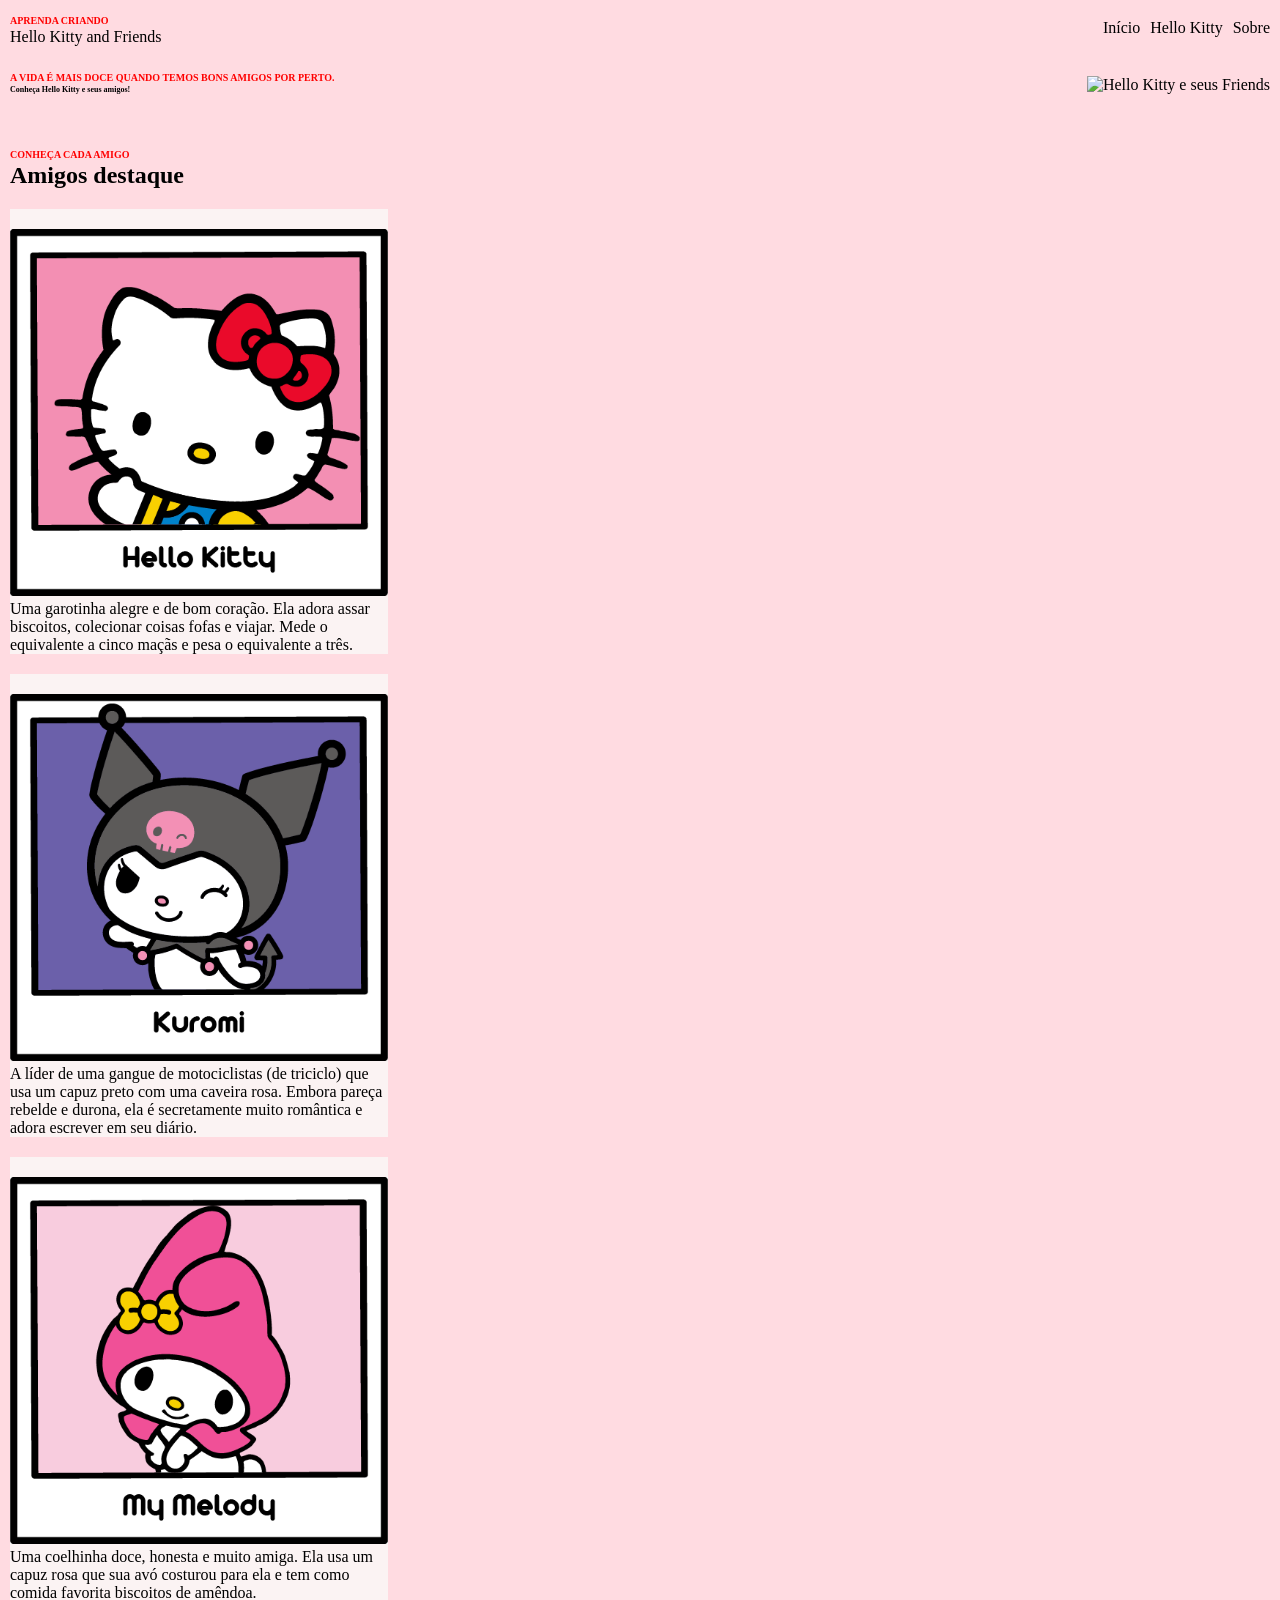
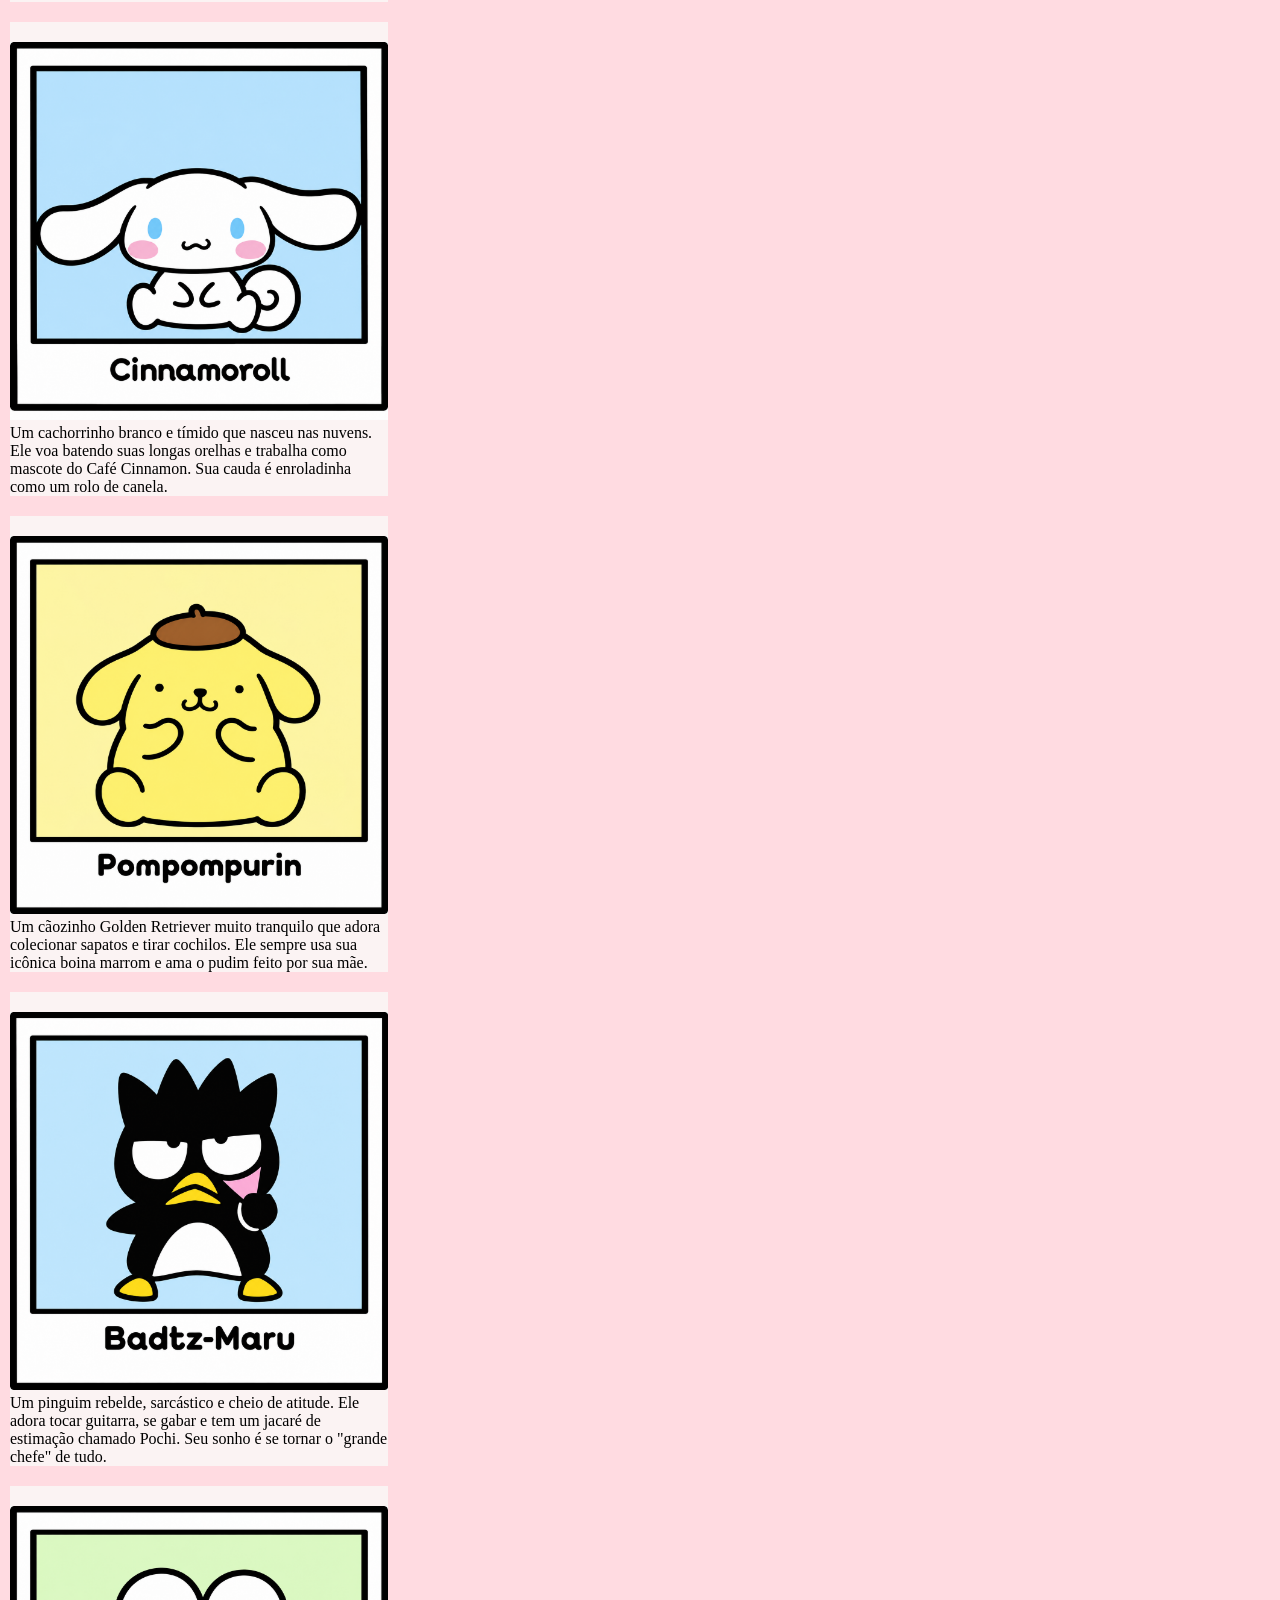
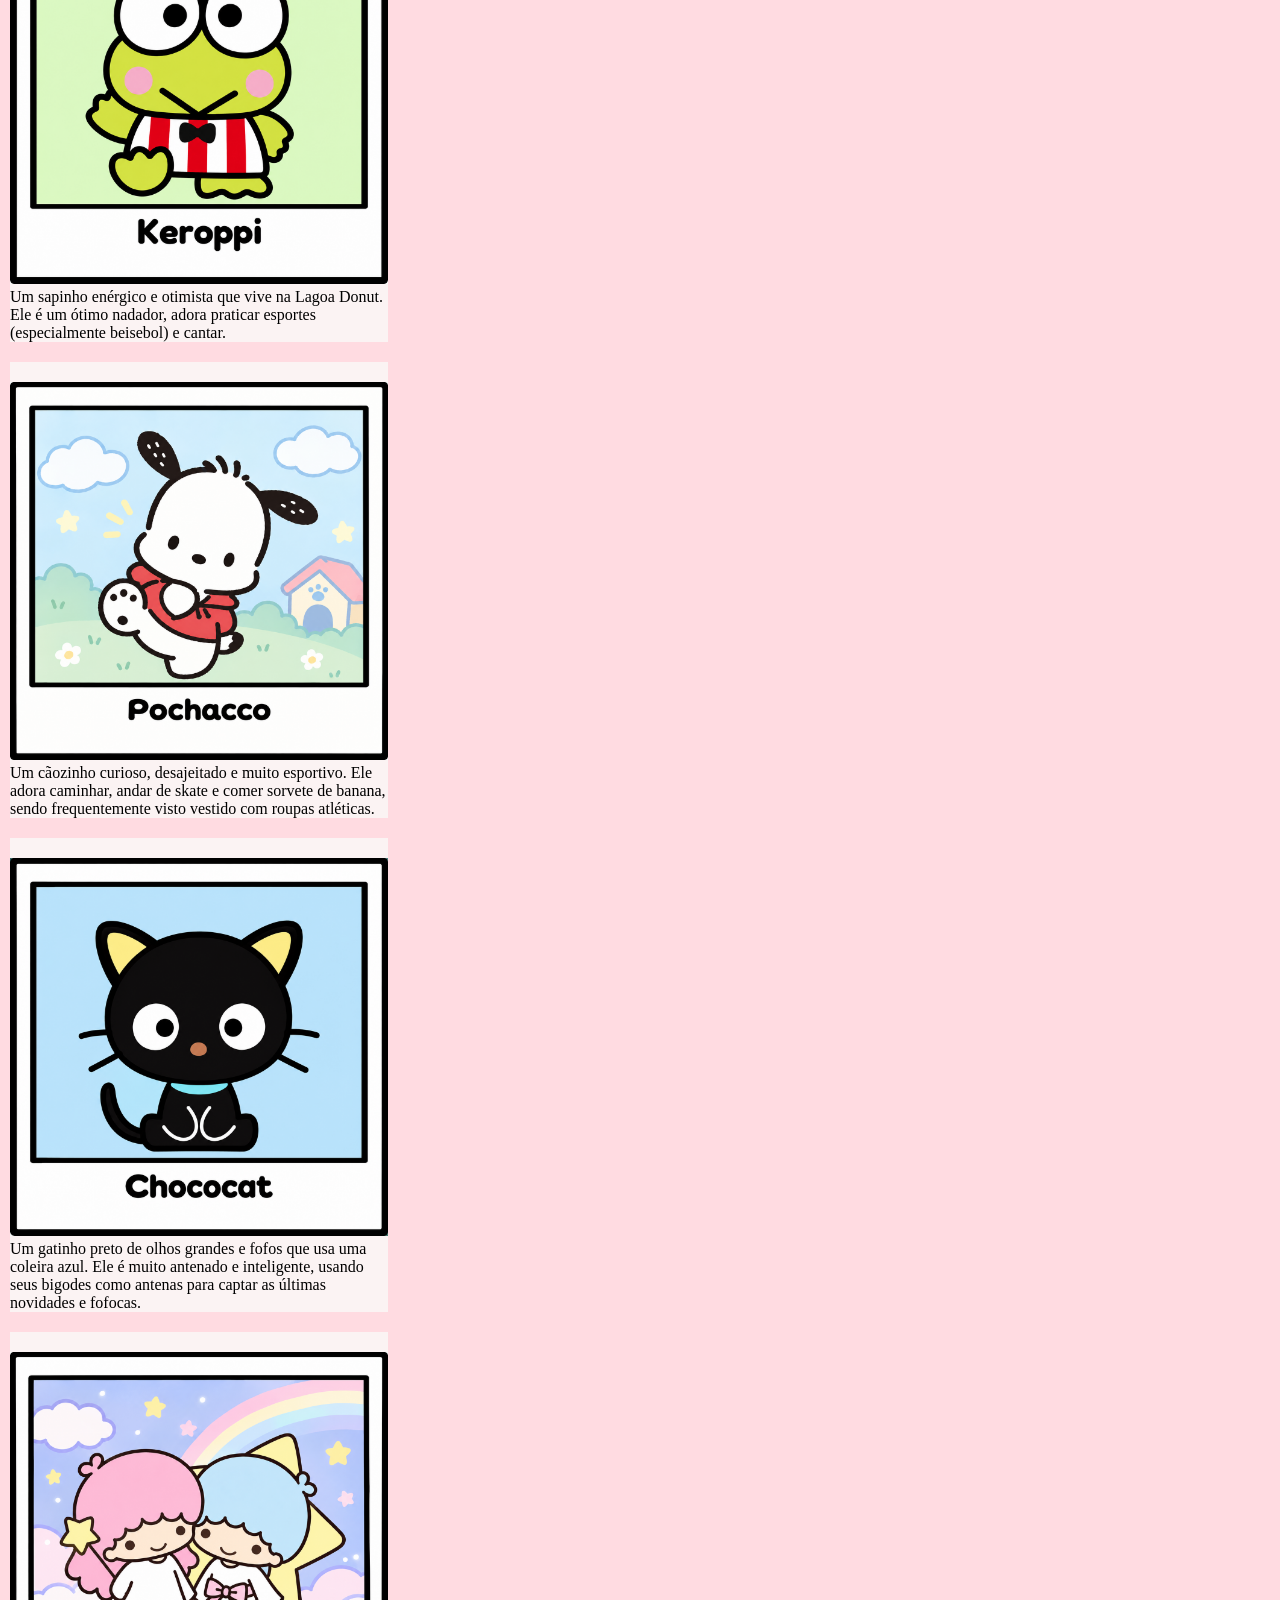
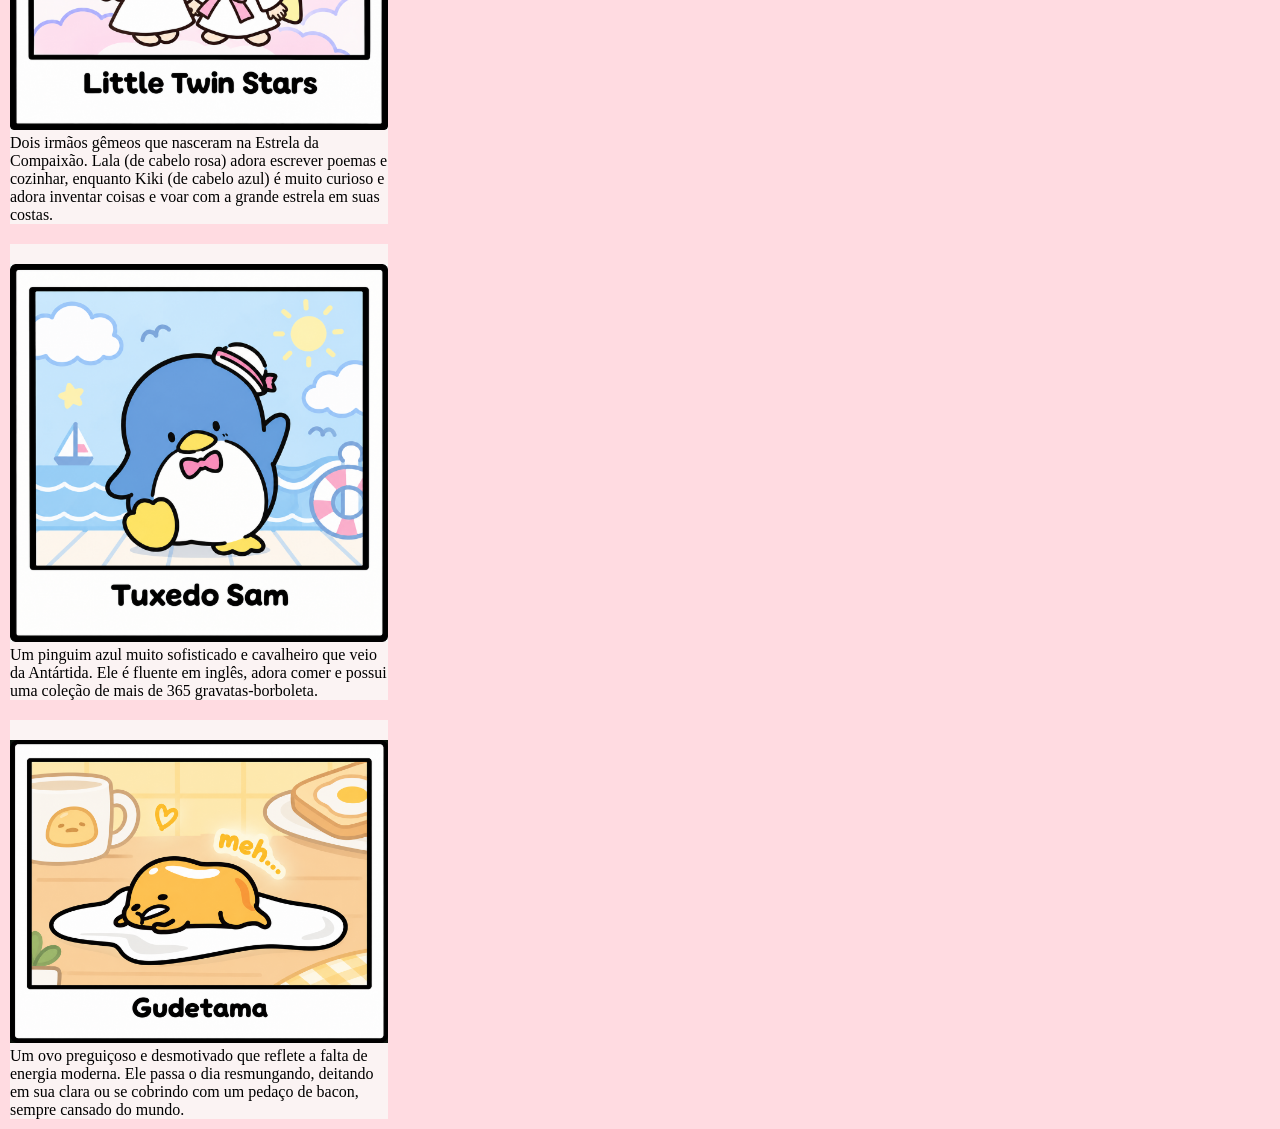
==== index.html @ b39638be "Hello Kitty" ====
<!DOCTYPE html>
<html lang="pt-BR">
    <head>
        <meta charset="UTF-8">
        <title>Aula de Flexbox</title>
        <link rel="stylesheet" href="css/style.css">
    </head>
    <body>
        <header>
            <section id="titulo-header">
                <small class="texto-pequeno">Aprenda criando</small>
                <p>Hello Kitty and Friends</p>
            </section>
            <section id="menu-header">
                <p>Início</p>
                <p>Hello Kitty</p>
                <p>Sobre</p>
            </section>
        </header>
        <main>
            <section id="hero">
                <section id="texto-hero">
                    <small class="texto-pequeno">A vida é mais doce quando temos bons amigos por perto.</small>
                    <h1>Conheça Hello Kitty e seus amigos!</h1>
                </section>
                <section id="img-hero">
                    <img src=https://i.pinimg.com/736x/f1/10/4e/f1104e5e1628b9954d1eebc693da2079.jpg alt="Hello Kitty e seus Friends"/>
                </section>
            </section>
            <section id="galeria">
                <section id="galeria-texto">
                    <small class="texto-pequeno">Conheça cada amigo</small>
                    <h2>Amigos destaque</h2>
                </section>
                <section id="galeria-imgs">
                    <section class="card">
                        <img src="assets/images/hellokitty.png">
                        <span>Uma garotinha alegre e de bom coração. Ela adora assar biscoitos, colecionar coisas fofas e viajar. Mede o equivalente a cinco maçãs e pesa o equivalente a três.</span>
                    </section>
                    <section class="card">
                        <img src="assets/images/Kuromi.png">
                        <span>A líder de uma gangue de motociclistas (de triciclo) que usa um capuz preto com uma caveira rosa. Embora pareça rebelde e durona, ela é secretamente muito romântica e adora escrever em seu diário.</span>
                    </section>
                    <section class="card">
                        <img src="assets/images/MyMelody.png">
                        <span>Uma coelhinha doce, honesta e muito amiga. Ela usa um capuz rosa que sua avó costurou para ela e tem como comida favorita biscoitos de amêndoa.</span>
                    </section>
                    <section class="card">
                        <img src="assets/images/Cinnamoroll.png">
                        <span>Um cachorrinho branco e tímido que nasceu nas nuvens. Ele voa batendo suas longas orelhas e trabalha como mascote do Café Cinnamon. Sua cauda é enroladinha como um rolo de canela.</span>
                    </section>
                    <section class="card">
                        <img src="assets/images/Pompompurin.png">
                        <span>Um cãozinho Golden Retriever muito tranquilo que adora colecionar sapatos e tirar cochilos. Ele sempre usa sua icônica boina marrom e ama o pudim feito por sua mãe.</span>
                    </section>
                    <section class="card">
                        <img src="assets/images/Badtz-Maru.png">
                        <span>Um pinguim rebelde, sarcástico e cheio de atitude. Ele adora tocar guitarra, se gabar e tem um jacaré de estimação chamado Pochi. Seu sonho é se tornar o "grande chefe" de tudo.</span>
                    </section>
                    <section class="card">
                        <img src="assets/images/Keroppi.png">
                        <span>Um sapinho enérgico e otimista que vive na Lagoa Donut. Ele é um ótimo nadador, adora praticar esportes (especialmente beisebol) e cantar.</span>
                    </section>
                    <section class="card">
                        <img src="assets/images/Pochacco.png">
                        <span>Um cãozinho curioso, desajeitado e muito esportivo. Ele adora caminhar, andar de skate e comer sorvete de banana, sendo frequentemente visto vestido com roupas atléticas.</span>
                    </section>
                    <section class="card">
                        <img src="assets/images/Chococat.png">
                        <span>Um gatinho preto de olhos grandes e fofos que usa uma coleira azul. Ele é muito antenado e inteligente, usando seus bigodes como antenas para captar as últimas novidades e fofocas.</span>
                    </section>
                    <section class="card">
                        <img src="assets/images/LittleTwinStars.png">
                        <span>Dois irmãos gêmeos que nasceram na Estrela da Compaixão. Lala (de cabelo rosa) adora escrever poemas e cozinhar, enquanto Kiki (de cabelo azul) é muito curioso e adora inventar coisas e voar com a grande estrela em suas costas.</span>
                    </section>
                    <section class="card">
                        <img src="assets/images/TuxedoSam.png">
                        <span>Um pinguim azul muito sofisticado e cavalheiro que veio da Antártida. Ele é fluente em inglês, adora comer e possui uma coleção de mais de 365 gravatas-borboleta.</span>
                    </section>
                    <section class="card">
                        <img src="assets/images/Gudetama.png">
                        <span>Um ovo preguiçoso e desmotivado que reflete a falta de energia moderna. Ele passa o dia resmungando, deitando em sua clara ou se cobrindo com um pedaço de bacon, sempre cansado do mundo.</span>
                    </section>
                </section>
            </section>
        </main>
    </body>
---- css/style.css ----
* {
    margin: 0;
    padding: 0;
    box-sizing: border-box;
}

header {
    display: flex;
    padding: 10px;
    justify-content: space-between;
    align-items: center;
}

.texto-pequeno {
    color: red;
    font-size: 10px;
    font-weight: bold;
    text-transform: uppercase;
}

.texto-pequeno p{
    color: ;
    font-size: ;
    font-weight: ;
}

#menu-header {
    display: flex;
    gap: 10px;
}

#menu-header p{
    color: ;
    font-size ;
}

main {
    padding: 10px;
}

#hero {
    display: flex;
    justify-content: space-between;
    align-items: center;
}

#texto-hero h1{
    font-size: 8px;
}

#texto-hero p{
    font-size: 16px;
}

#img-hero img{
    width: 350px;
    padding-top: 10px;
}

body {
    background-color: rgb(255, 219, 225);
}

#galeria-texto {
    margin-top: 50px;
}

.card {
    background-color: rgb(251, 243, 243);
    width: 30%;
    margin-top: 20px;
}

.card img {
    width: 100%;
    margin-top: 20px;
}
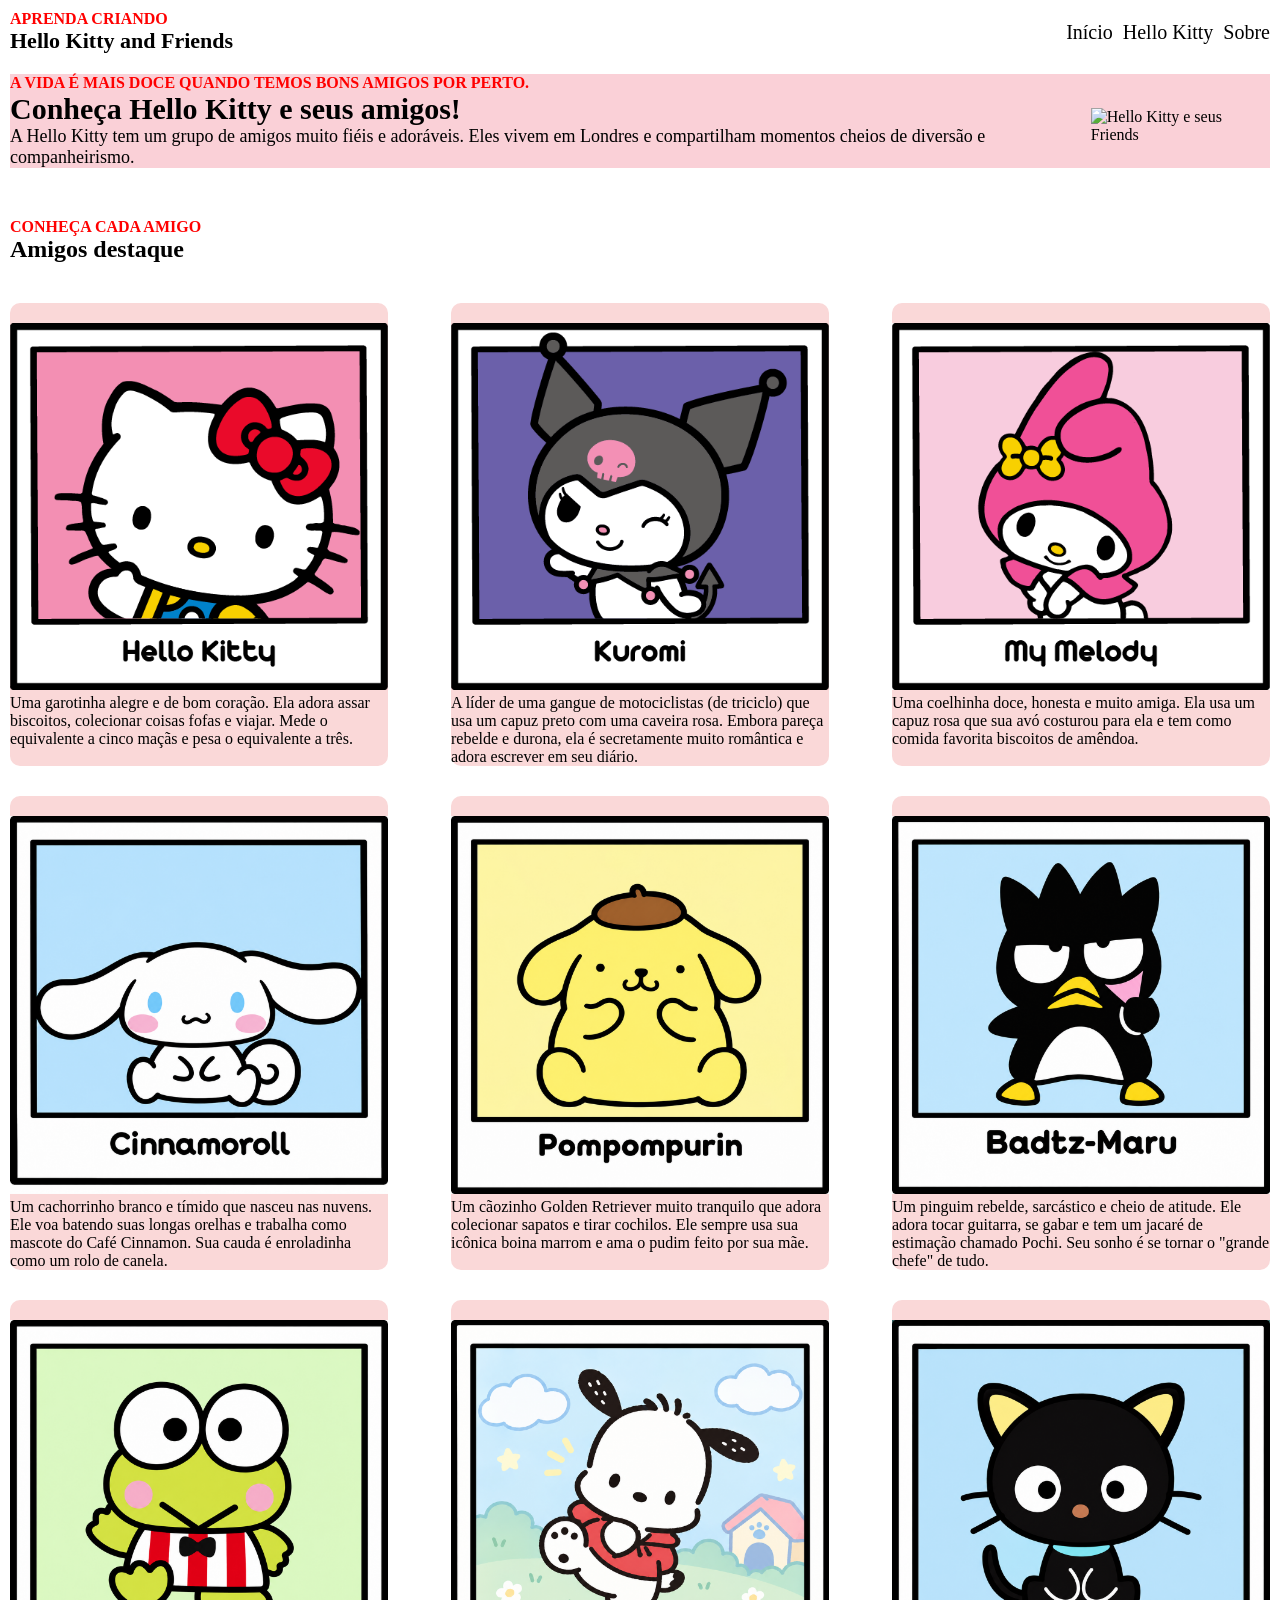
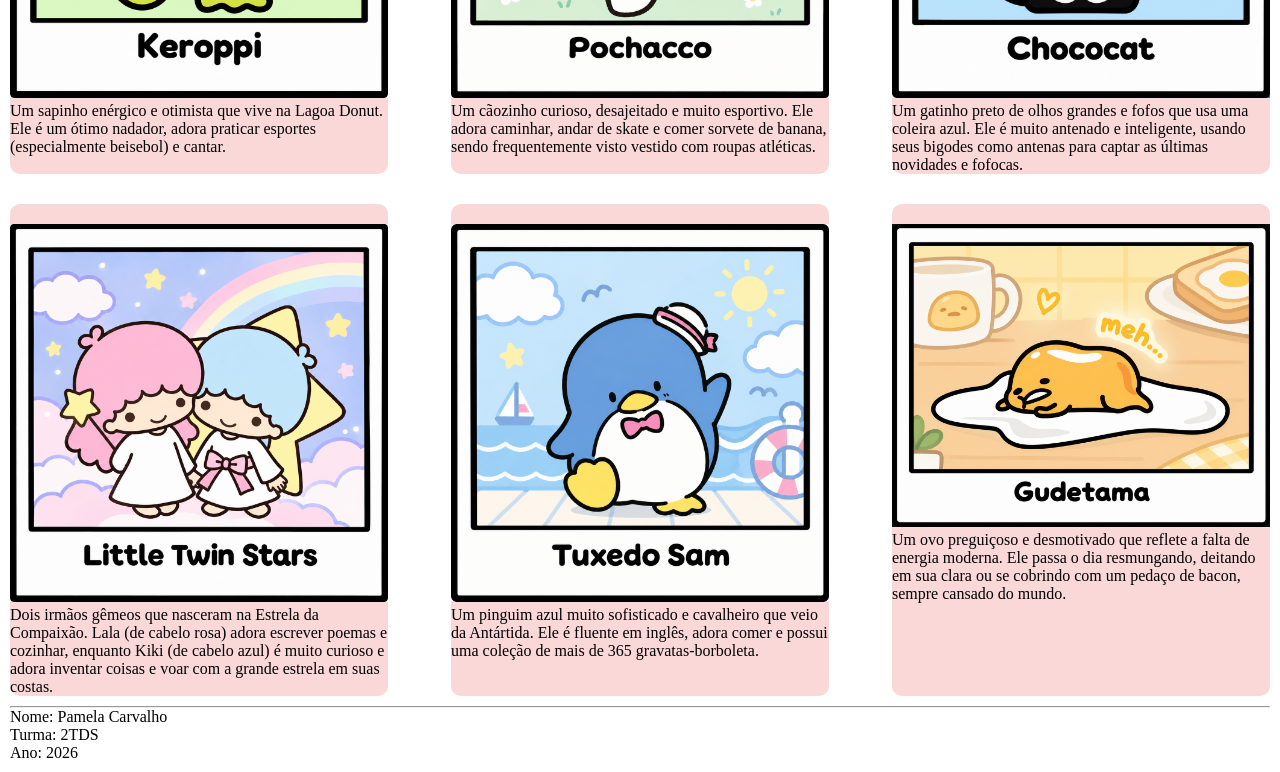
==== commit ec9f51e5: "Hello Kitty" ====
--- a/index.html
+++ b/index.html
@@ -22,17 +22,18 @@
                 <section id="texto-hero">
                     <small class="texto-pequeno">A vida é mais doce quando temos bons amigos por perto.</small>
                     <h1>Conheça Hello Kitty e seus amigos!</h1>
-                </section>
-                <section id="img-hero">
+                    <p class="conheca">A Hello Kitty tem um grupo de amigos muito fiéis e adoráveis. Eles vivem em Londres e compartilham momentos cheios de diversão e companheirismo.</p>
+                    </section>
+                    <section id="img-hero">
                     <img src=https://i.pinimg.com/736x/f1/10/4e/f1104e5e1628b9954d1eebc693da2079.jpg alt="Hello Kitty e seus Friends"/>
-                </section>
-            </section>
-            <section id="galeria">
-                <section id="galeria-texto">
+                    </section>
+                    </section>
+                    <section id="galeria">
+                    <section id="galeria-texto">
                     <small class="texto-pequeno">Conheça cada amigo</small>
                     <h2>Amigos destaque</h2>
-                </section>
-                <section id="galeria-imgs">
+                    </section>
+                    <section id="galeria-imgs">
                     <section class="card">
                         <img src="assets/images/hellokitty.png">
                         <span>Uma garotinha alegre e de bom coração. Ela adora assar biscoitos, colecionar coisas fofas e viajar. Mede o equivalente a cinco maçãs e pesa o equivalente a três.</span>
@@ -82,6 +83,11 @@
                         <span>Um ovo preguiçoso e desmotivado que reflete a falta de energia moderna. Ele passa o dia resmungando, deitando em sua clara ou se cobrindo com um pedaço de bacon, sempre cansado do mundo.</span>
                     </section>
                 </section>
+                <section id="footer">
+                    <p><hr>Nome: Pamela Carvalho</p>
+                    <p>Turma: 2TDS</p>
+                    <p>Ano: 2026</p>
+                </section>
             </section>
         </main>
     </body>
--- a/css/style.css
+++ b/css/style.css
@@ -11,18 +11,18 @@
     align-items: center;
 }
 
+#titulo-header p {
+    font-size: 22px;
+    font-weight:bold;
+}
+
 .texto-pequeno {
     color: red;
-    font-size: 10px;
+    font-size: 16px;
     font-weight: bold;
     text-transform: uppercase;
 }
 
-.texto-pequeno p{
-    color: ;
-    font-size: ;
-    font-weight: ;
-}
 
 #menu-header {
     display: flex;
@@ -30,8 +30,7 @@
 }
 
 #menu-header p{
-    color: ;
-    font-size ;
+    font-size: 20px;
 }
 
 main {
@@ -39,17 +38,18 @@
 }
 
 #hero {
+    background-color: rgb(250, 208, 215);
     display: flex;
     justify-content: space-between;
     align-items: center;
 }
 
 #texto-hero h1{
-    font-size: 8px;
+    font-size: 30px;
 }
 
 #texto-hero p{
-    font-size: 16px;
+    font-size: 18px;
 }
 
 #img-hero img{
@@ -58,7 +58,7 @@
 }
 
 body {
-    background-color: rgb(255, 219, 225);
+    background-color: rgb(255, 255, 255);
 }
 
 #galeria-texto {
@@ -66,12 +66,26 @@
 }
 
 .card {
-    background-color: rgb(251, 243, 243);
+    background-color: rgb(250, 216, 216);
     width: 30%;
     margin-top: 20px;
+    border-radius: 10px;
 }
 
 .card img {
     width: 100%;
     margin-top: 20px;
 }
+
+#galeria-imgs {
+    display:flex;
+    gap: 10px;
+    justify-content: space-between;
+    align-items: space-between;
+    margin-top: 20px;
+    flex-wrap: wrap;
+}
+
+#footer {
+    margin-top: 10px;
+}
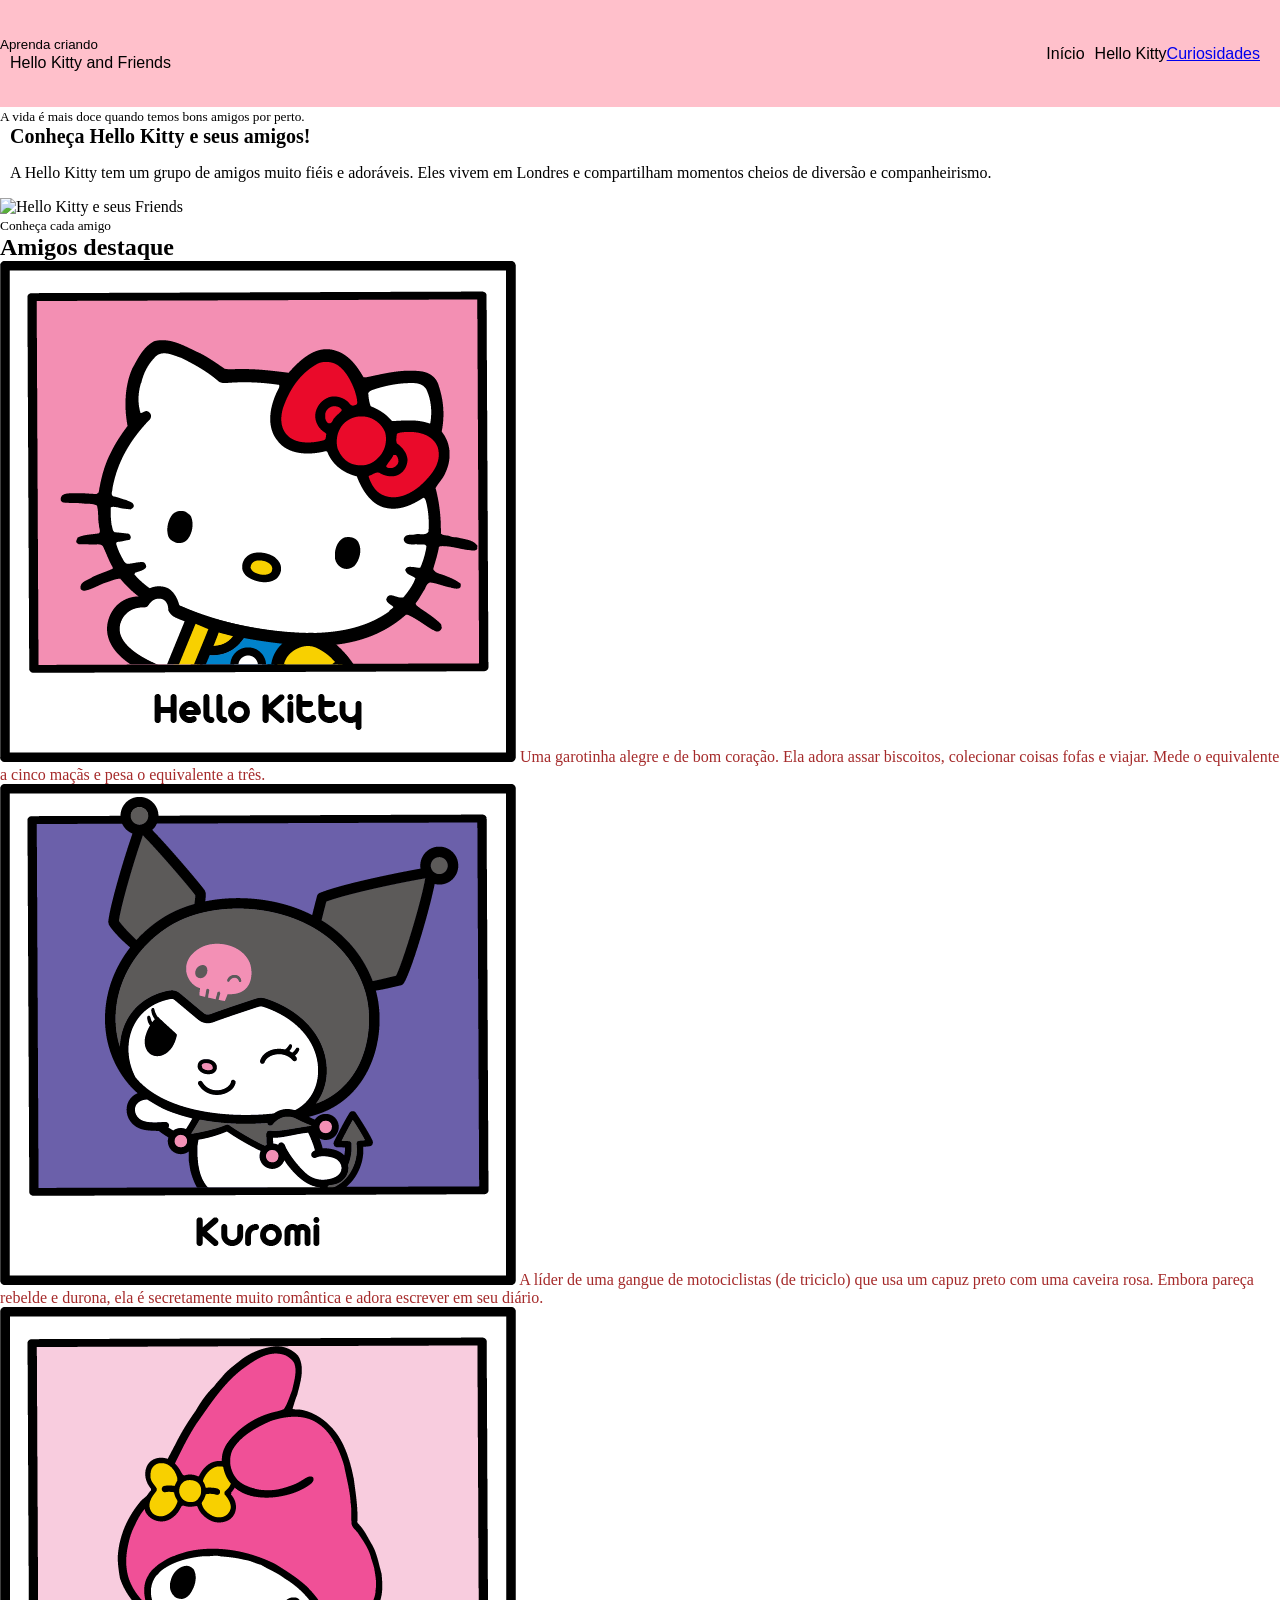
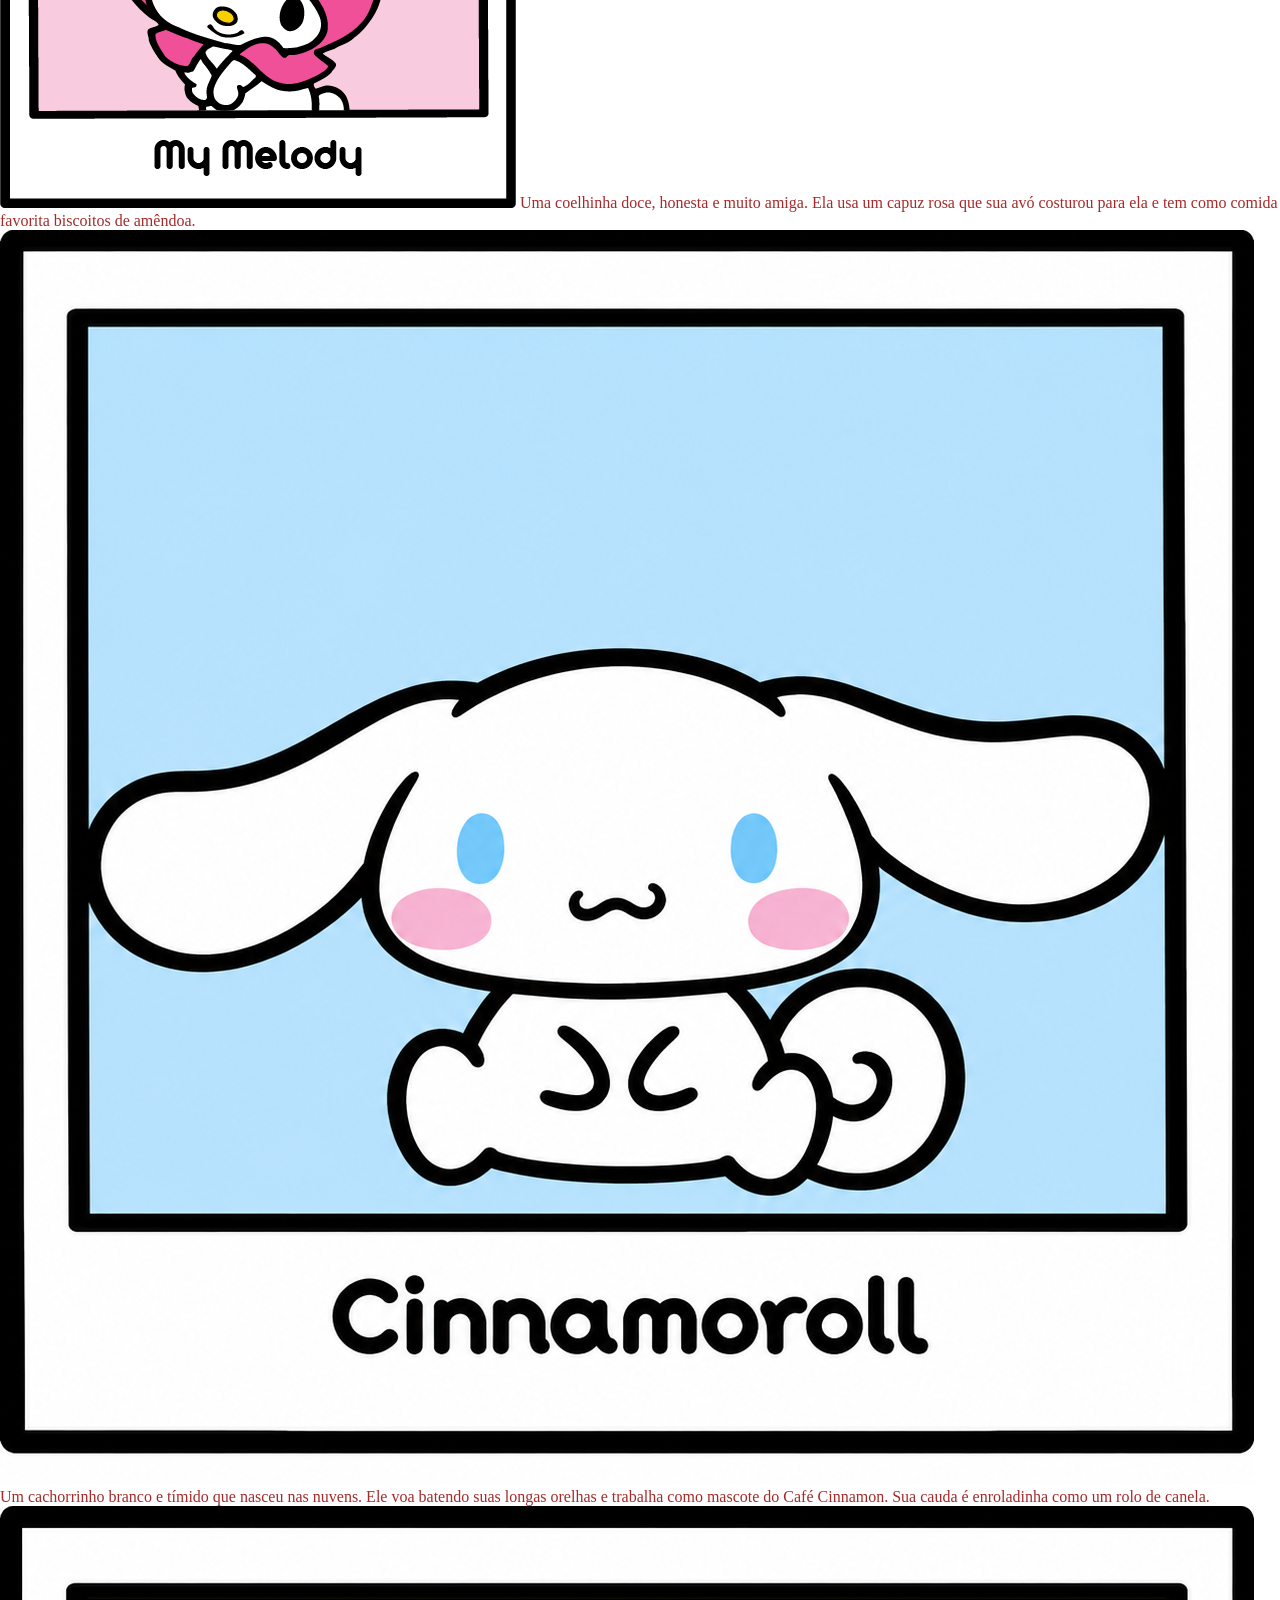
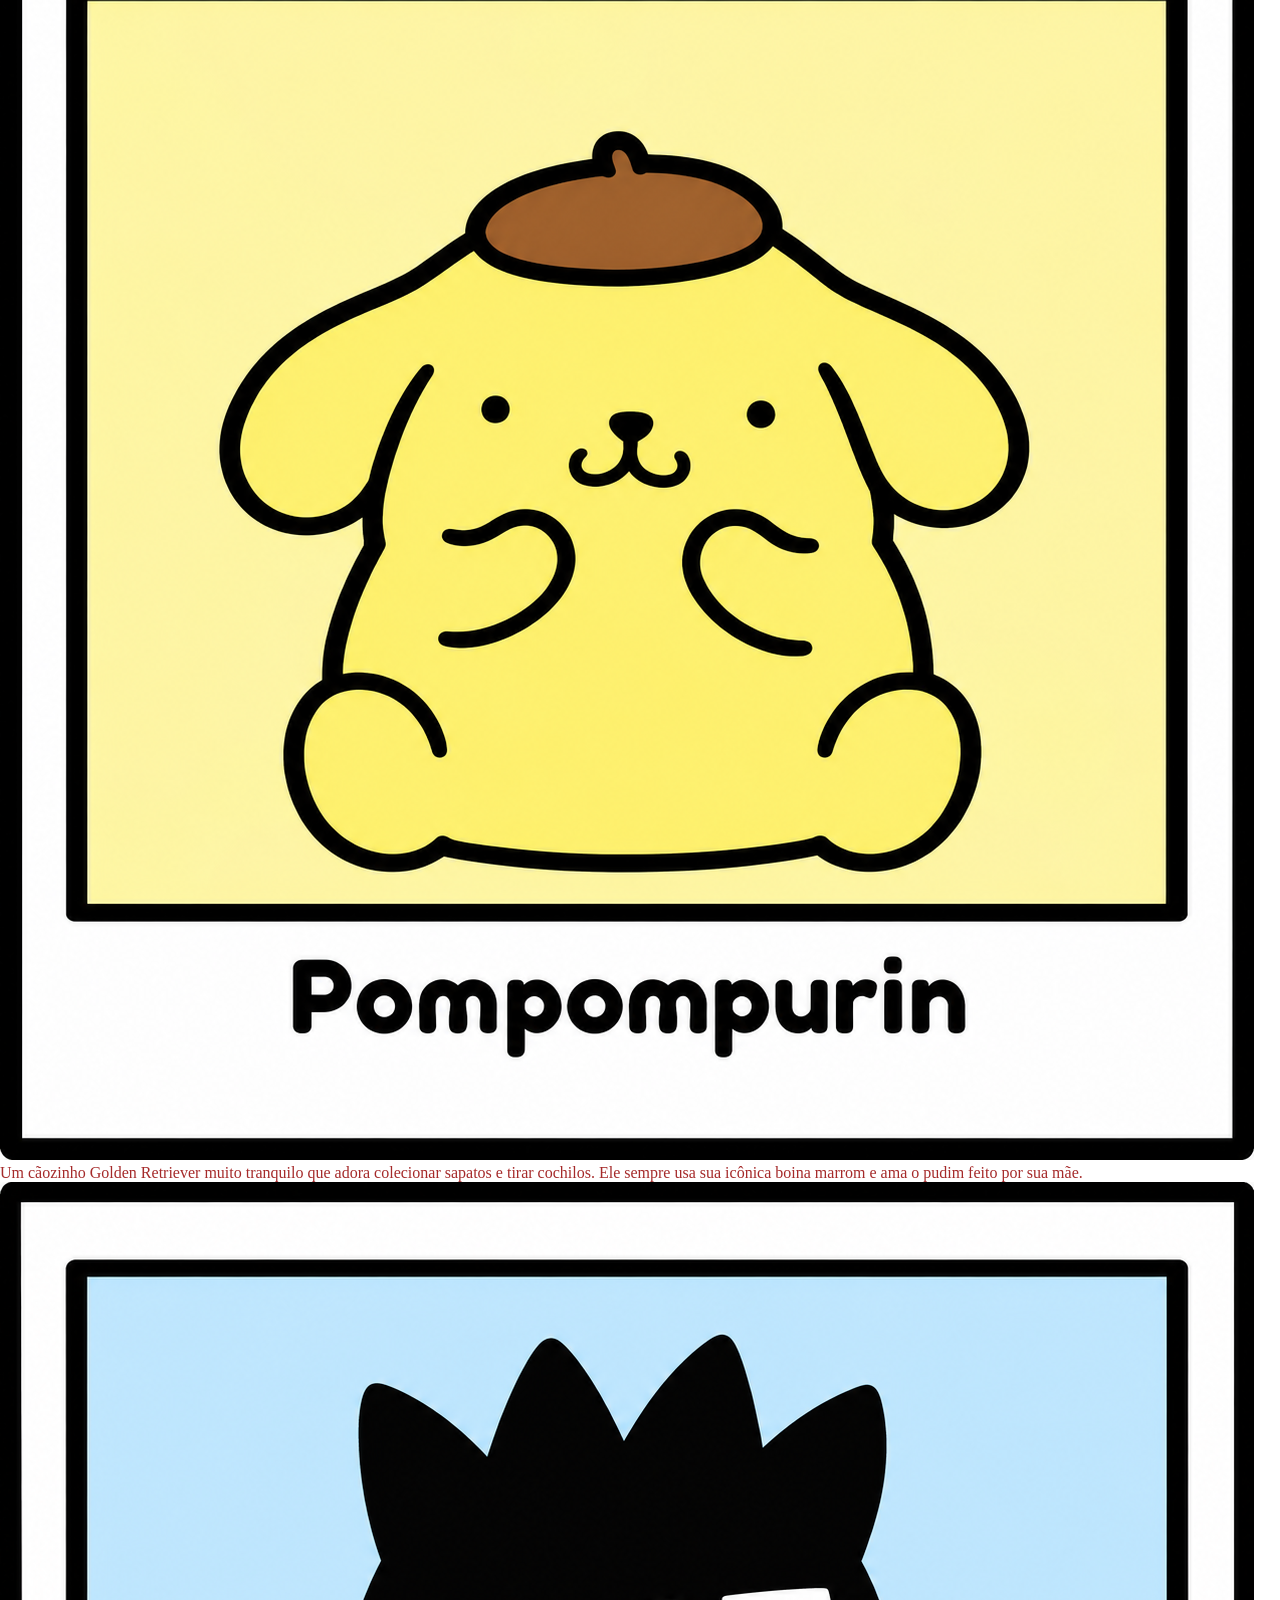
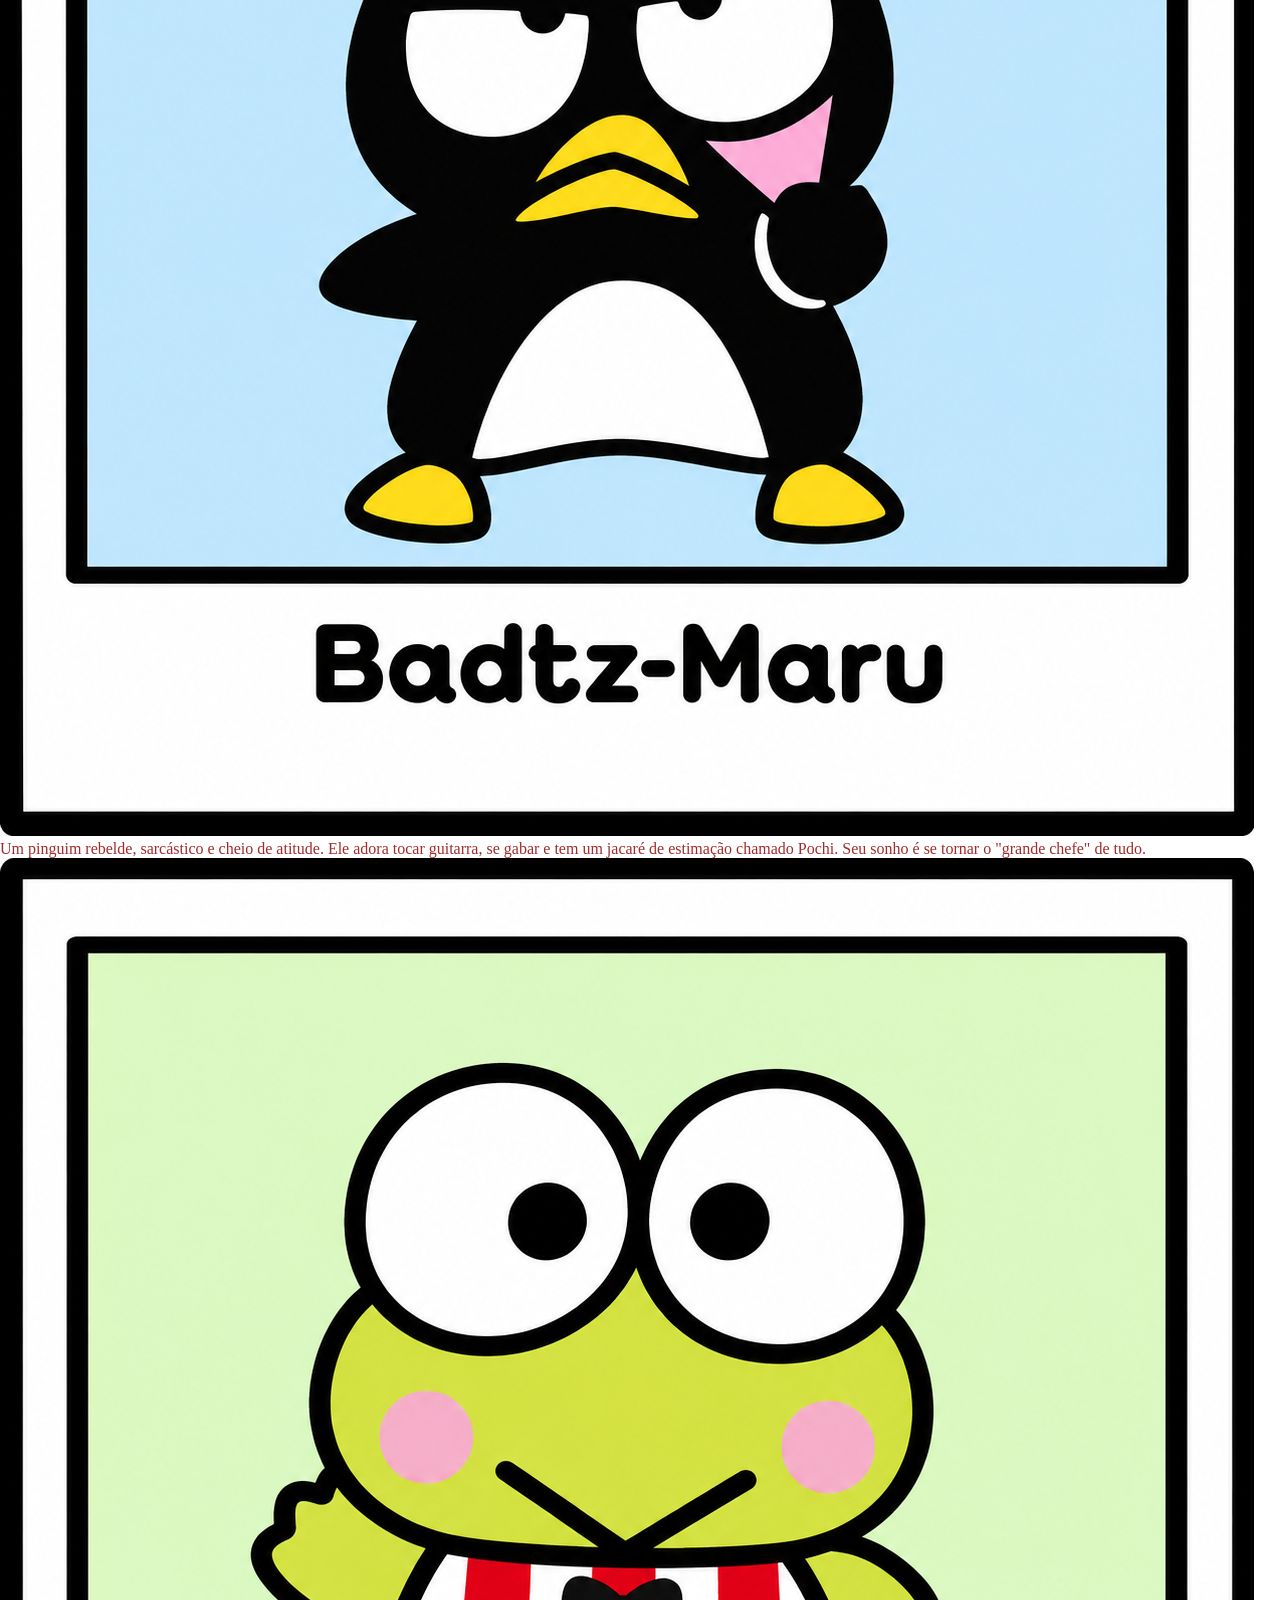
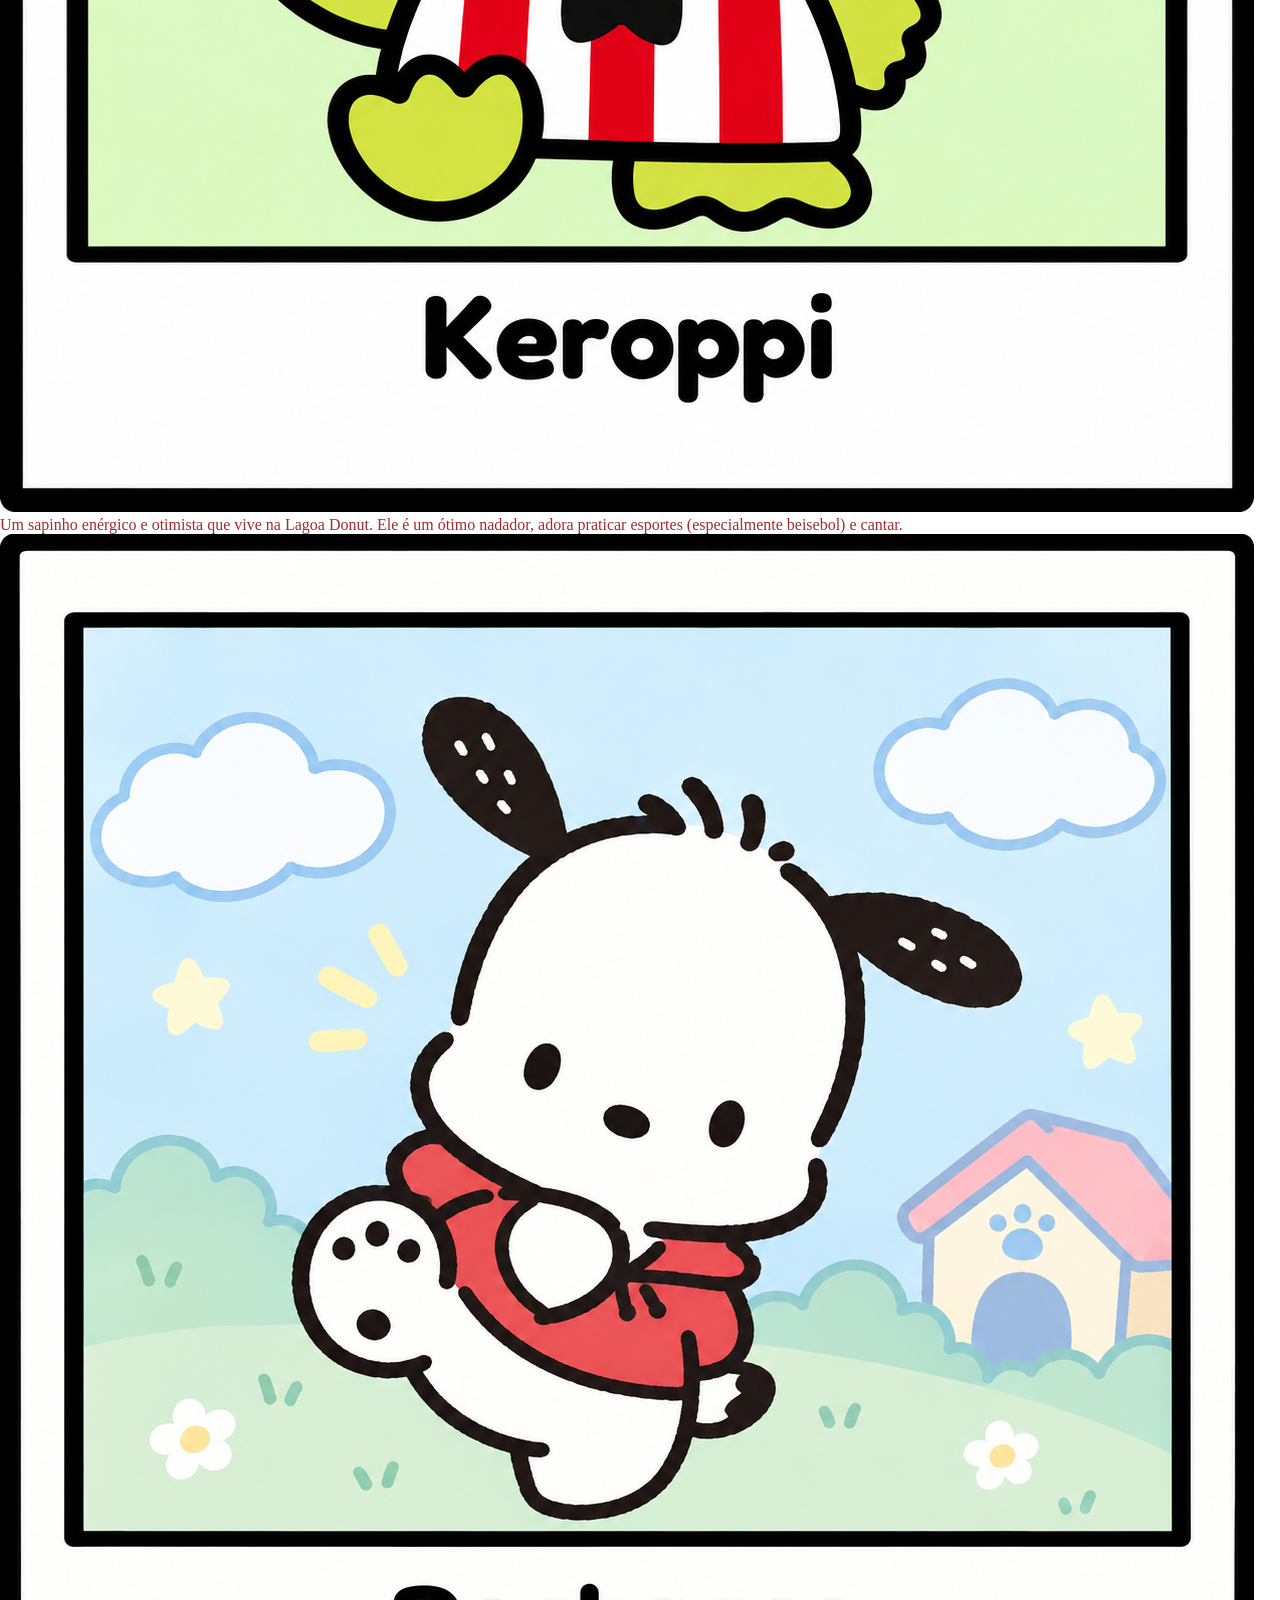
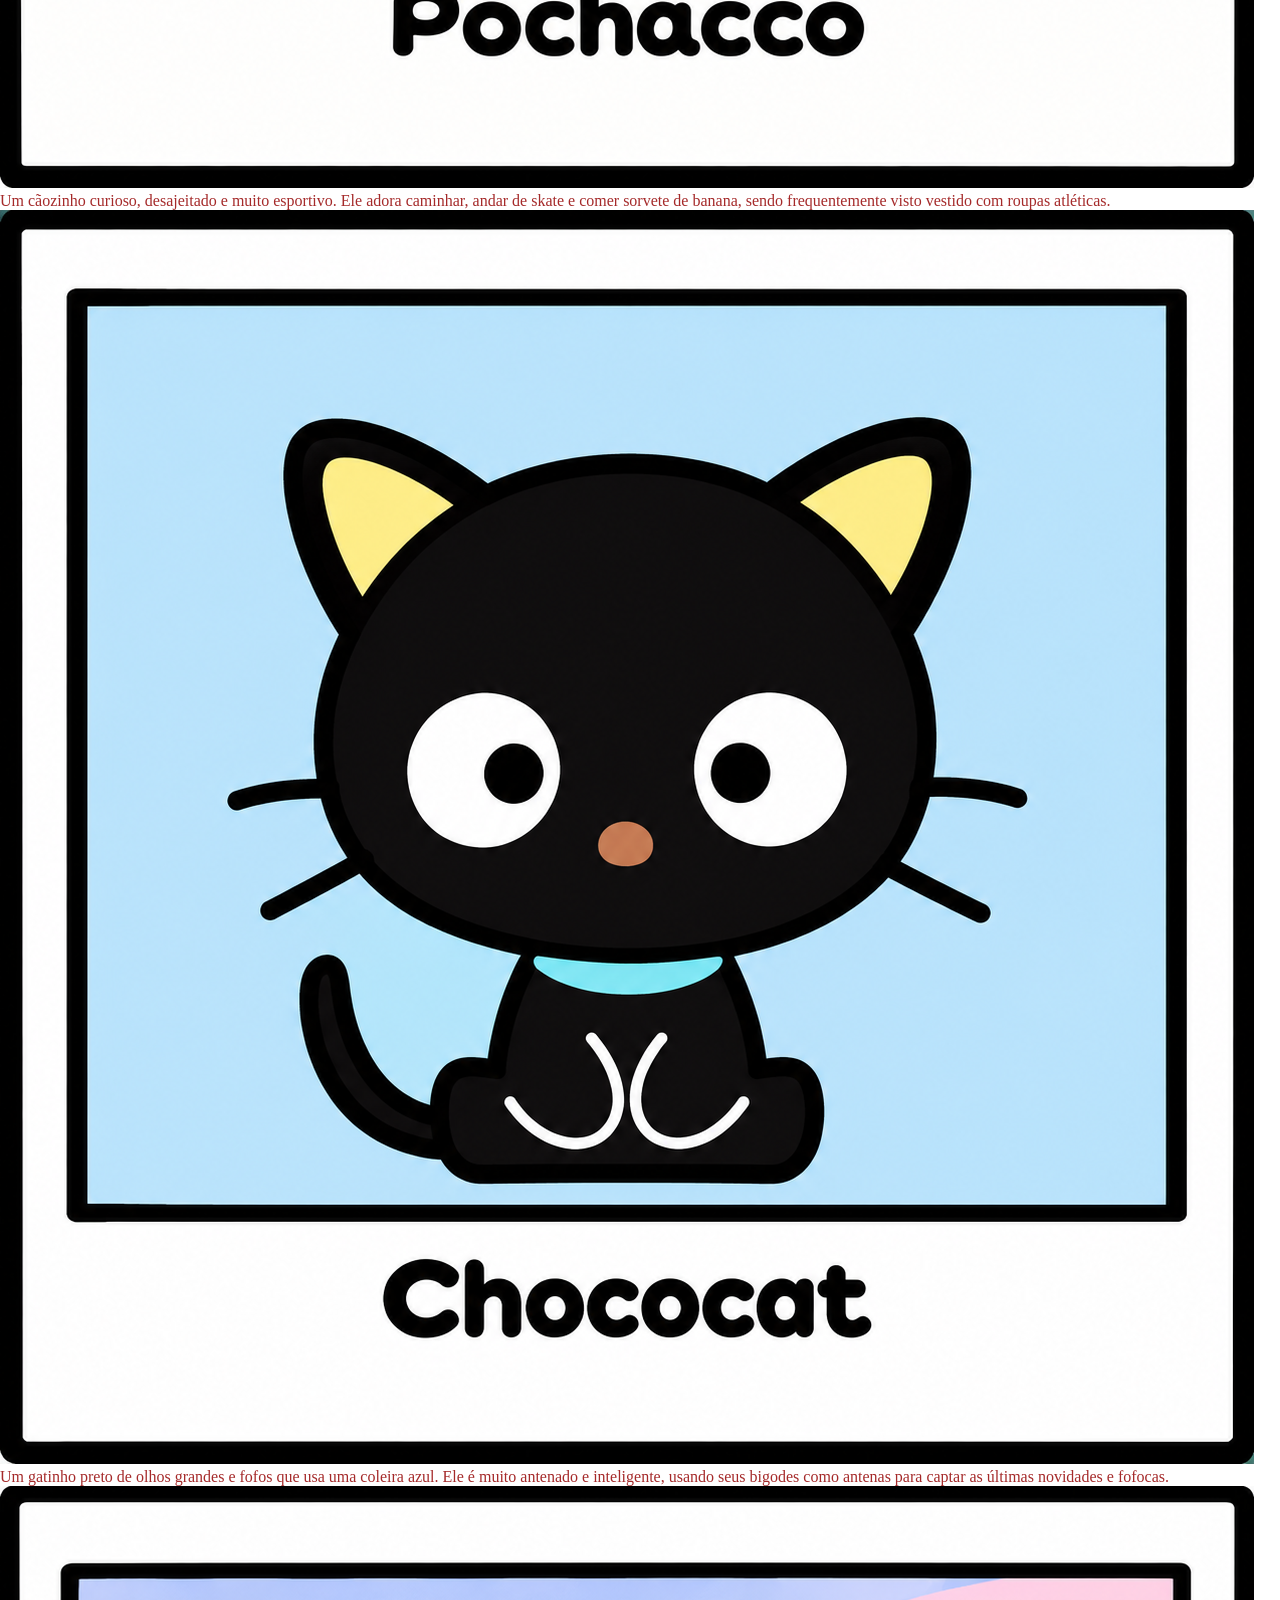
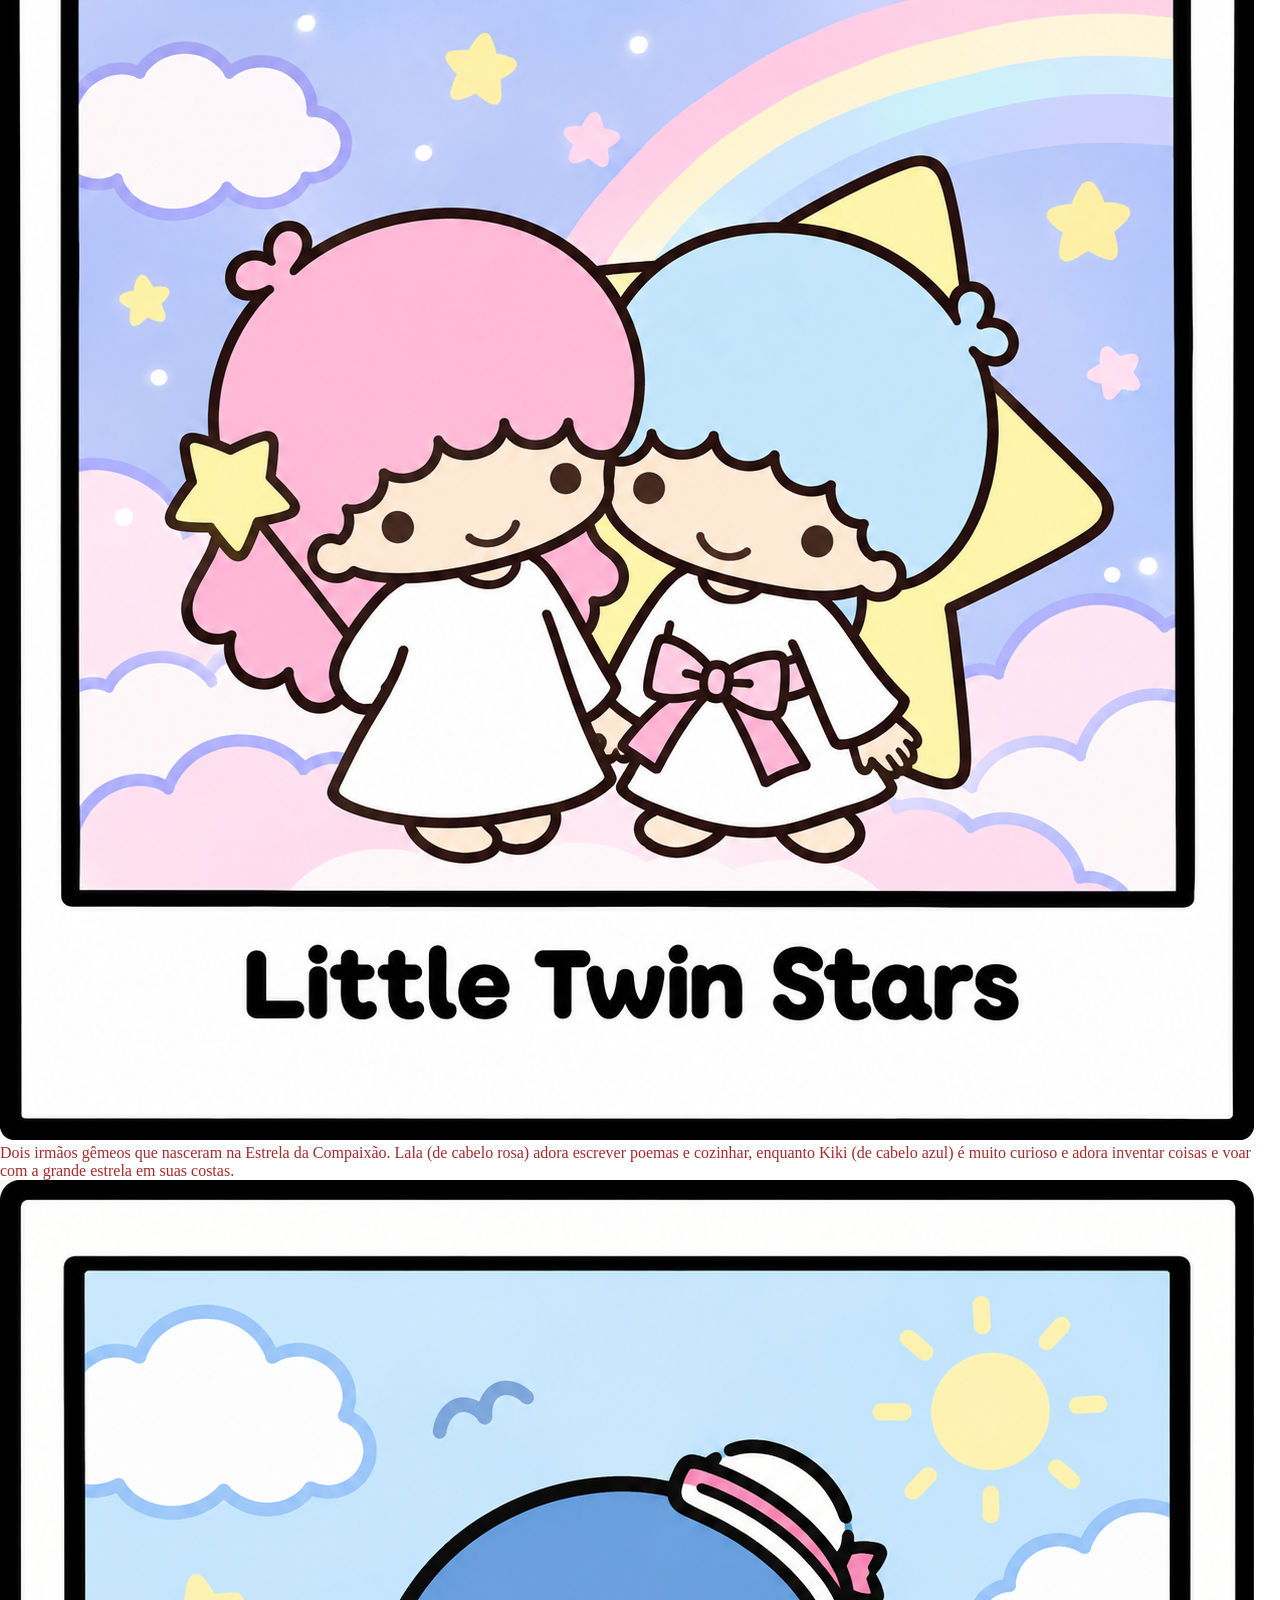
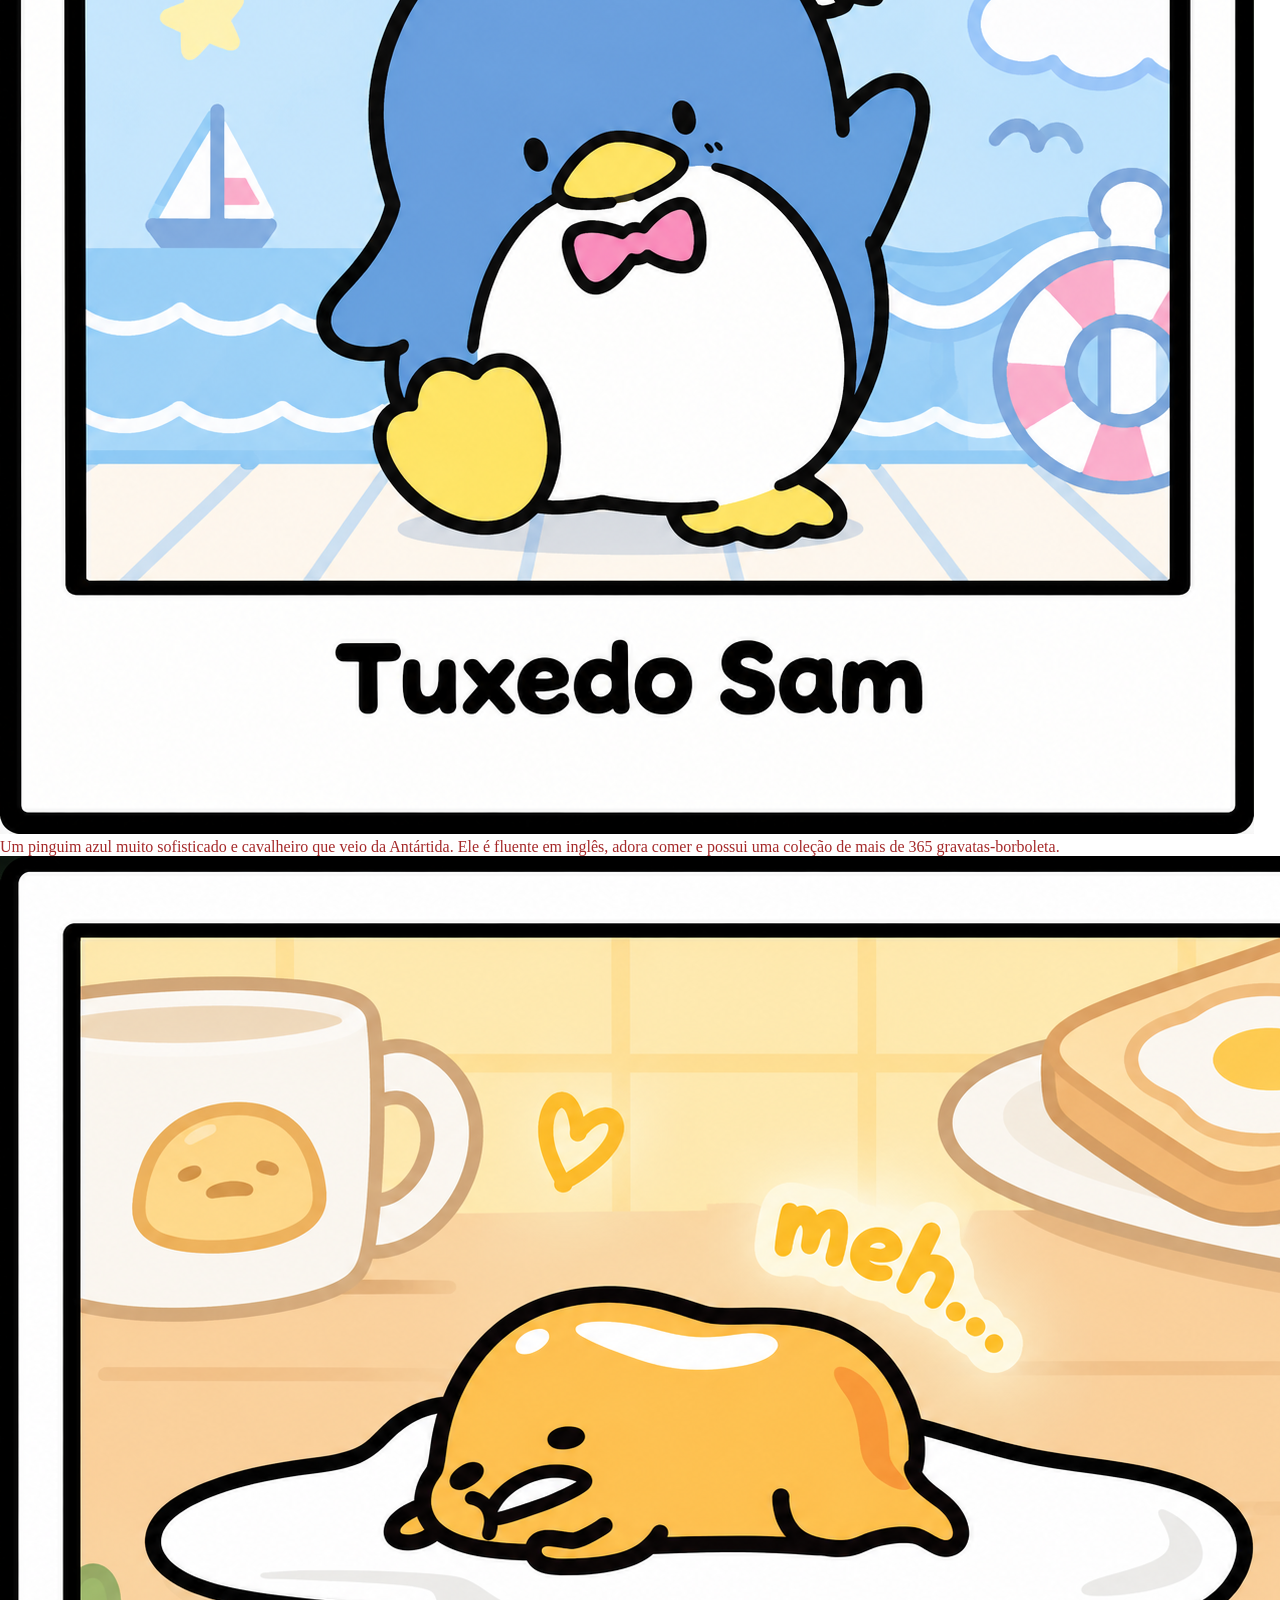
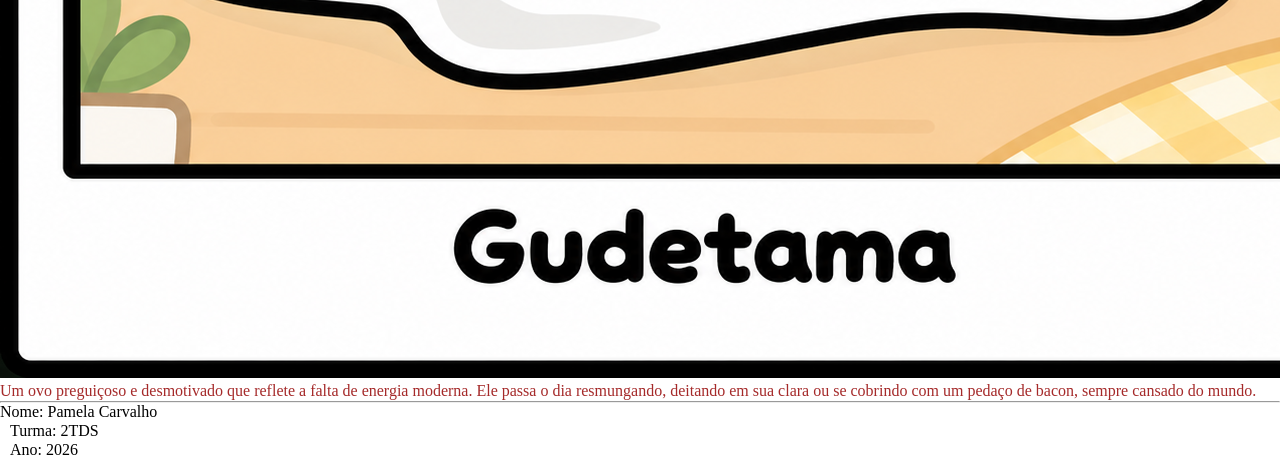
==== commit 4687846c: "Hello Kitty" ====
--- a/index.html
+++ b/index.html
@@ -3,7 +3,7 @@
     <head>
         <meta charset="UTF-8">
         <title>Aula de Flexbox</title>
-        <link rel="stylesheet" href="css/style.css">
+        <link rel="stylesheet" href="../css/style.css">
     </head>
     <body>
         <header>
@@ -14,7 +14,7 @@
             <section id="menu-header">
                 <p>Início</p>
                 <p>Hello Kitty</p>
-                <p>Sobre</p>
+                <a href="pages/Curiosidades.html">Curiosidades</a>
             </section>
         </header>
         <main>
--- a/css/style.css
+++ b/css/style.css
@@ -1,91 +1,86 @@
 * {
+    padding: 0;
     margin: 0;
-    padding: 0;
     box-sizing: border-box;
 }
 
-header {
-    display: flex;
-    padding: 10px;
-    justify-content: space-between;
-    align-items: center;
+body {
+    font-family:Georgia, 'Times New Roman', Times, serif
 }
 
-#titulo-header p {
-    font-size: 22px;
-    font-weight:bold;
+span {
+    color:brown
 }
 
-.texto-pequeno {
-    color: red;
-    font-size: 16px;
-    font-weight: bold;
-    text-transform: uppercase;
+header {
+  background-color: pink;
+  display: flex;
+  padding-top: 22px;
+  padding-bottom: 22px;
+  padding-right: 10px;
+  justify-content: space-between;
+  align-items: center;
+  font-family:'Gill Sans', 'Gill Sans MT', Calibri, 'Trebuchet MS', sans-serif;
+}
+#menu-header {
+  display: flex;
+  padding-top: 22px;
+  padding-bottom: 22px;
+  padding-right: 10px;
+  justify-content: space-between;
+  align-items: center;
+}
+#Introducao {
+    background-color: rgb(250, 211, 222);
+    margin-left: 10px;
+    margin-right: 10px;
+    font-size: 12px;
+    display: flex;
+    border-radius: 10px;
+    font-family:'Gill Sans', 'Gill Sans MT', Calibri, 'Trebuchet MS', sans-serif
 }
 
+h1 {
+    font-size: 20px;
+    margin-left: 10px;
 
-#menu-header {
-    display: flex;
-    gap: 10px;
 }
 
-#menu-header p{
-    font-size: 20px;
+p{
+    margin-left: 10px;
+    margin-top: 1px;
 }
 
-main {
-    padding: 10px;
+.conheca{
+    margin-left: 10px;
+    margin-top: 16px;
+    margin-bottom: 16px;
+
 }
 
-#hero {
-    background-color: rgb(250, 208, 215);
-    display: flex;
-    justify-content: space-between;
-    align-items: center;
+#Introducao img {
+    height: 180px;
+    border-radius: 10px;
+    object-fit: cover;
+    margin-left:10%
 }
 
-#texto-hero h1{
-    font-size: 30px;
+.Personagens1 {
+    margin-left: 10px;
+    margin-right: 10px;
+    font-size: 12px;
+    display: flex;
 }
 
-#texto-hero p{
-    font-size: 18px;
+.Personagens1 img {
+    padding-top: 18px;
+    padding-left: 10px;
+    flex-wrap: wrap;
+    flex-direction: column;
+    justify-content: center;
+    height: 180px;
+    border-radius: 1px;
+    object-fit: cover;
+    margin-left:10%;
+    align-items:center;
 }
-
-#img-hero img{
-    width: 350px;
-    padding-top: 10px;
-}
-
-body {
-    background-color: rgb(255, 255, 255);
-}
-
-#galeria-texto {
-    margin-top: 50px;
-}
-
-.card {
-    background-color: rgb(250, 216, 216);
-    width: 30%;
-    margin-top: 20px;
-    border-radius: 10px;
-}
-
-.card img {
-    width: 100%;
-    margin-top: 20px;
-}
-
-#galeria-imgs {
-    display:flex;
-    gap: 10px;
-    justify-content: space-between;
-    align-items: space-between;
-    margin-top: 20px;
-    flex-wrap: wrap;
-}
-
-#footer {
-    margin-top: 10px;
-}
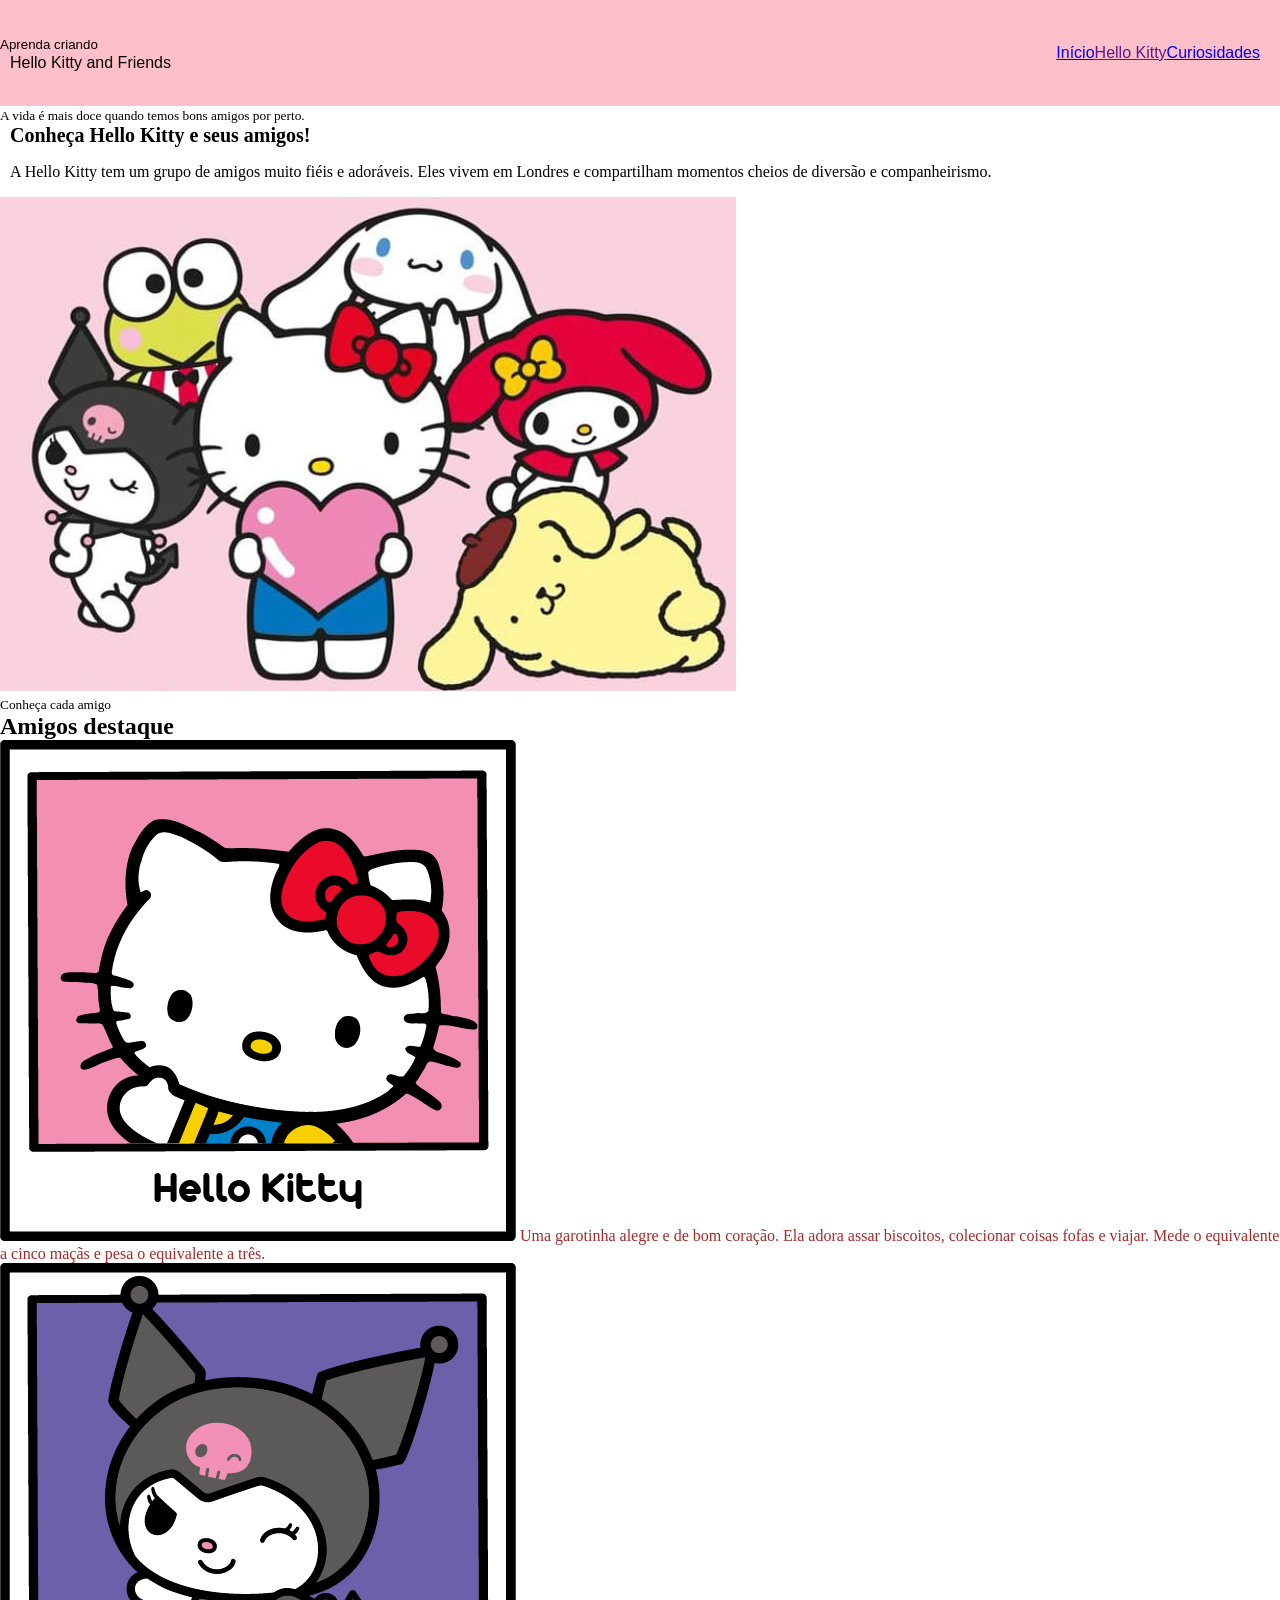
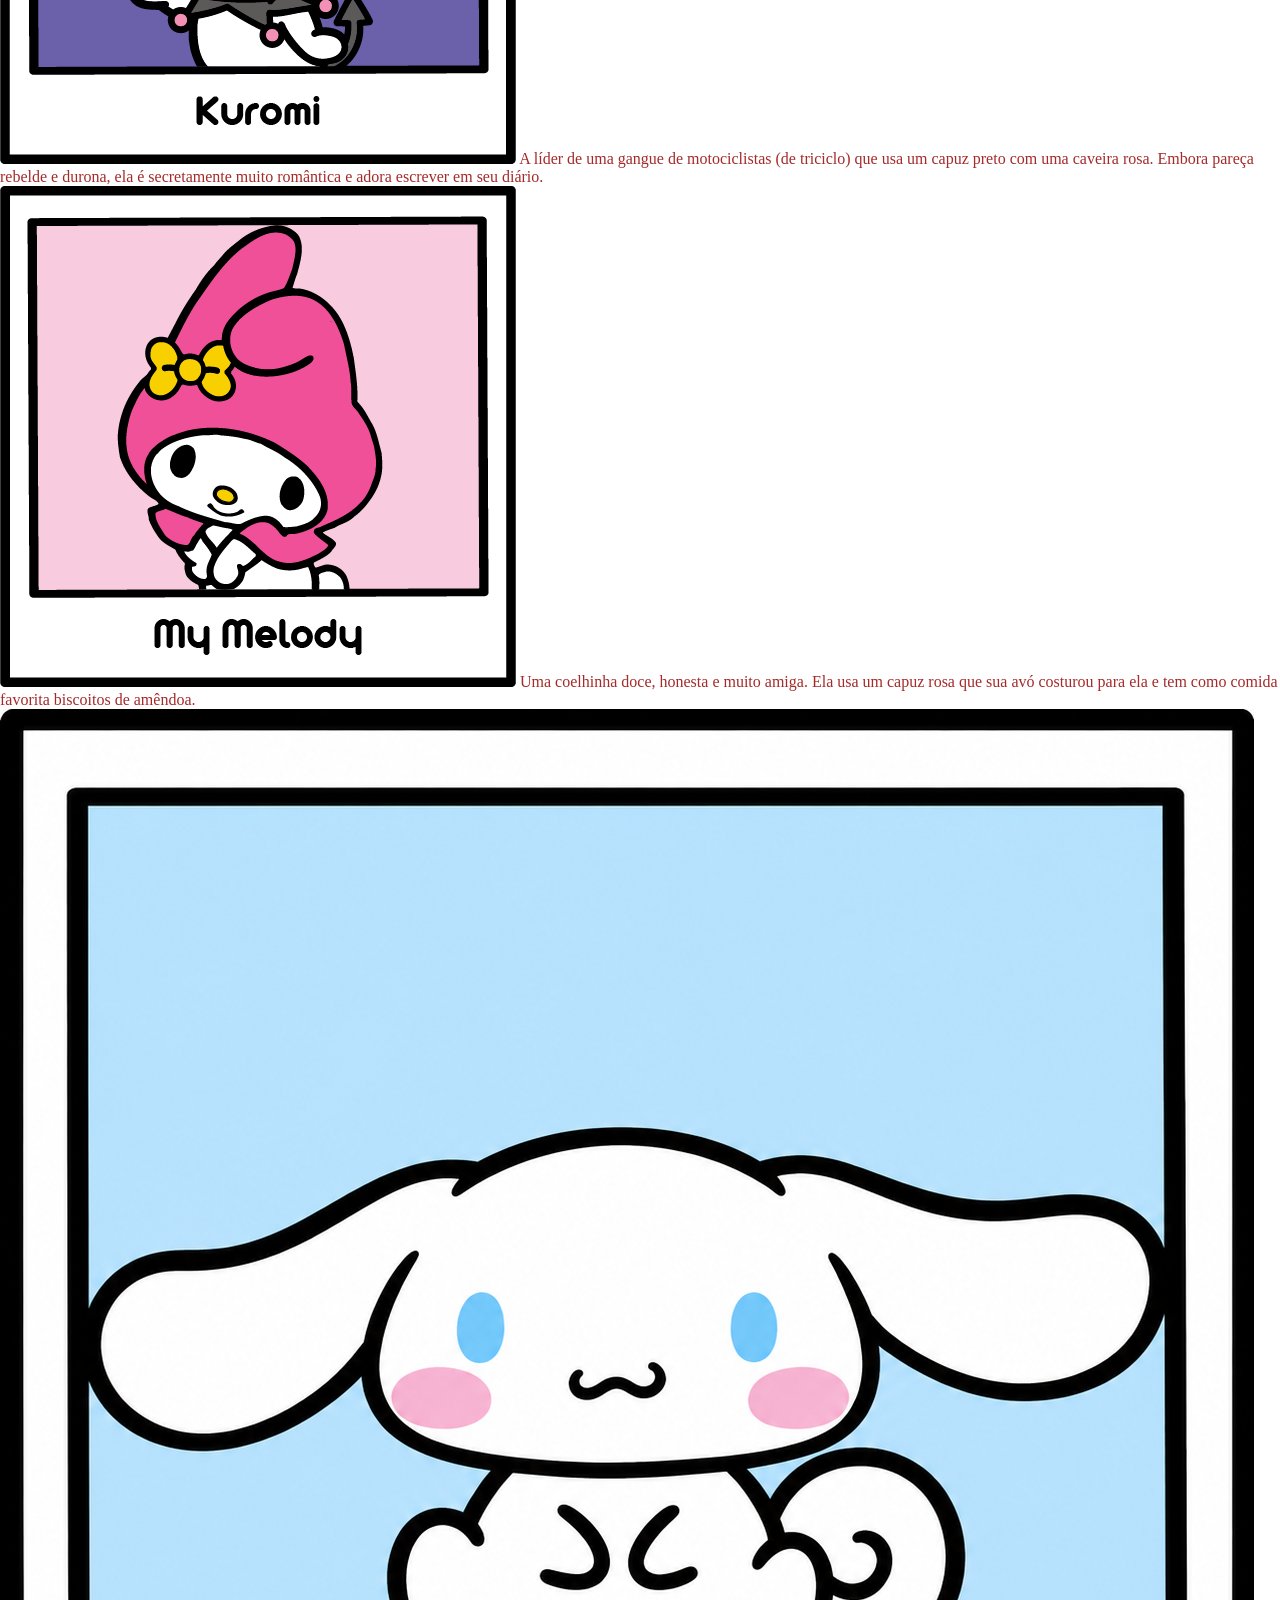
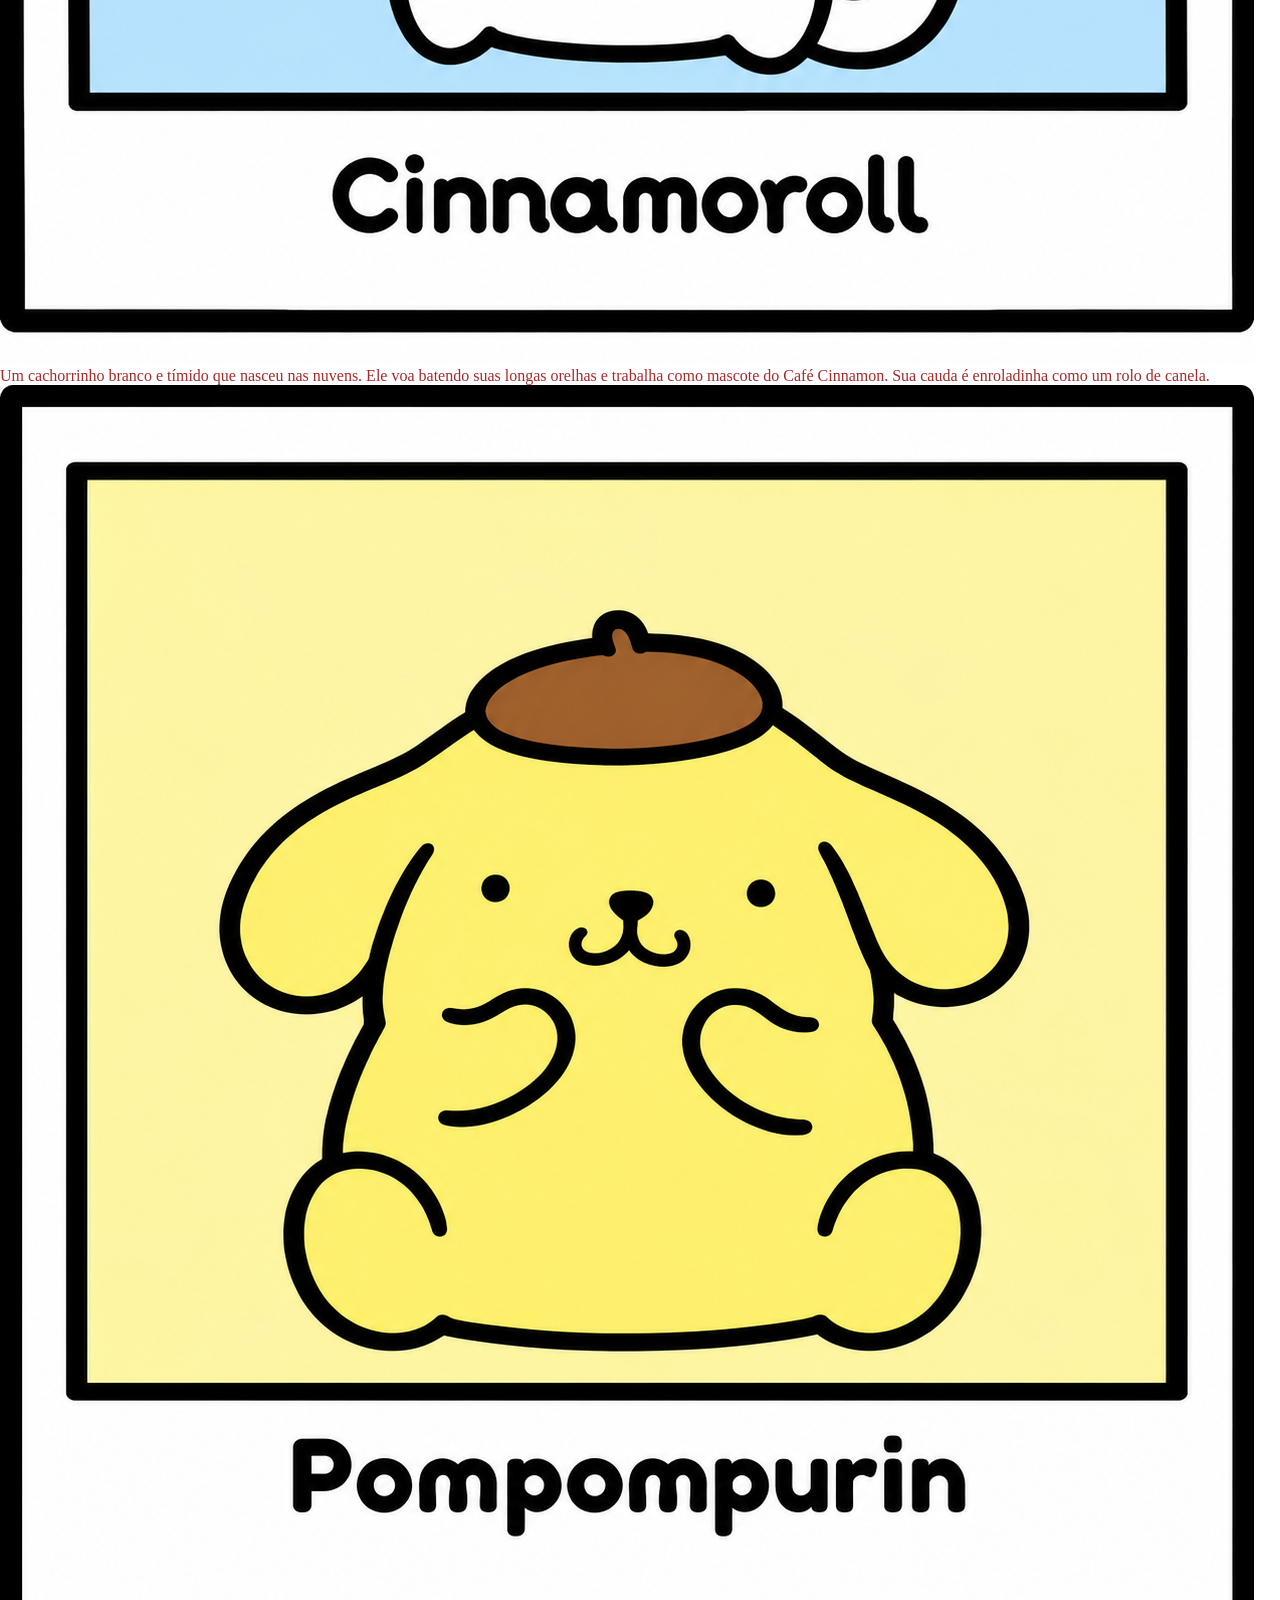
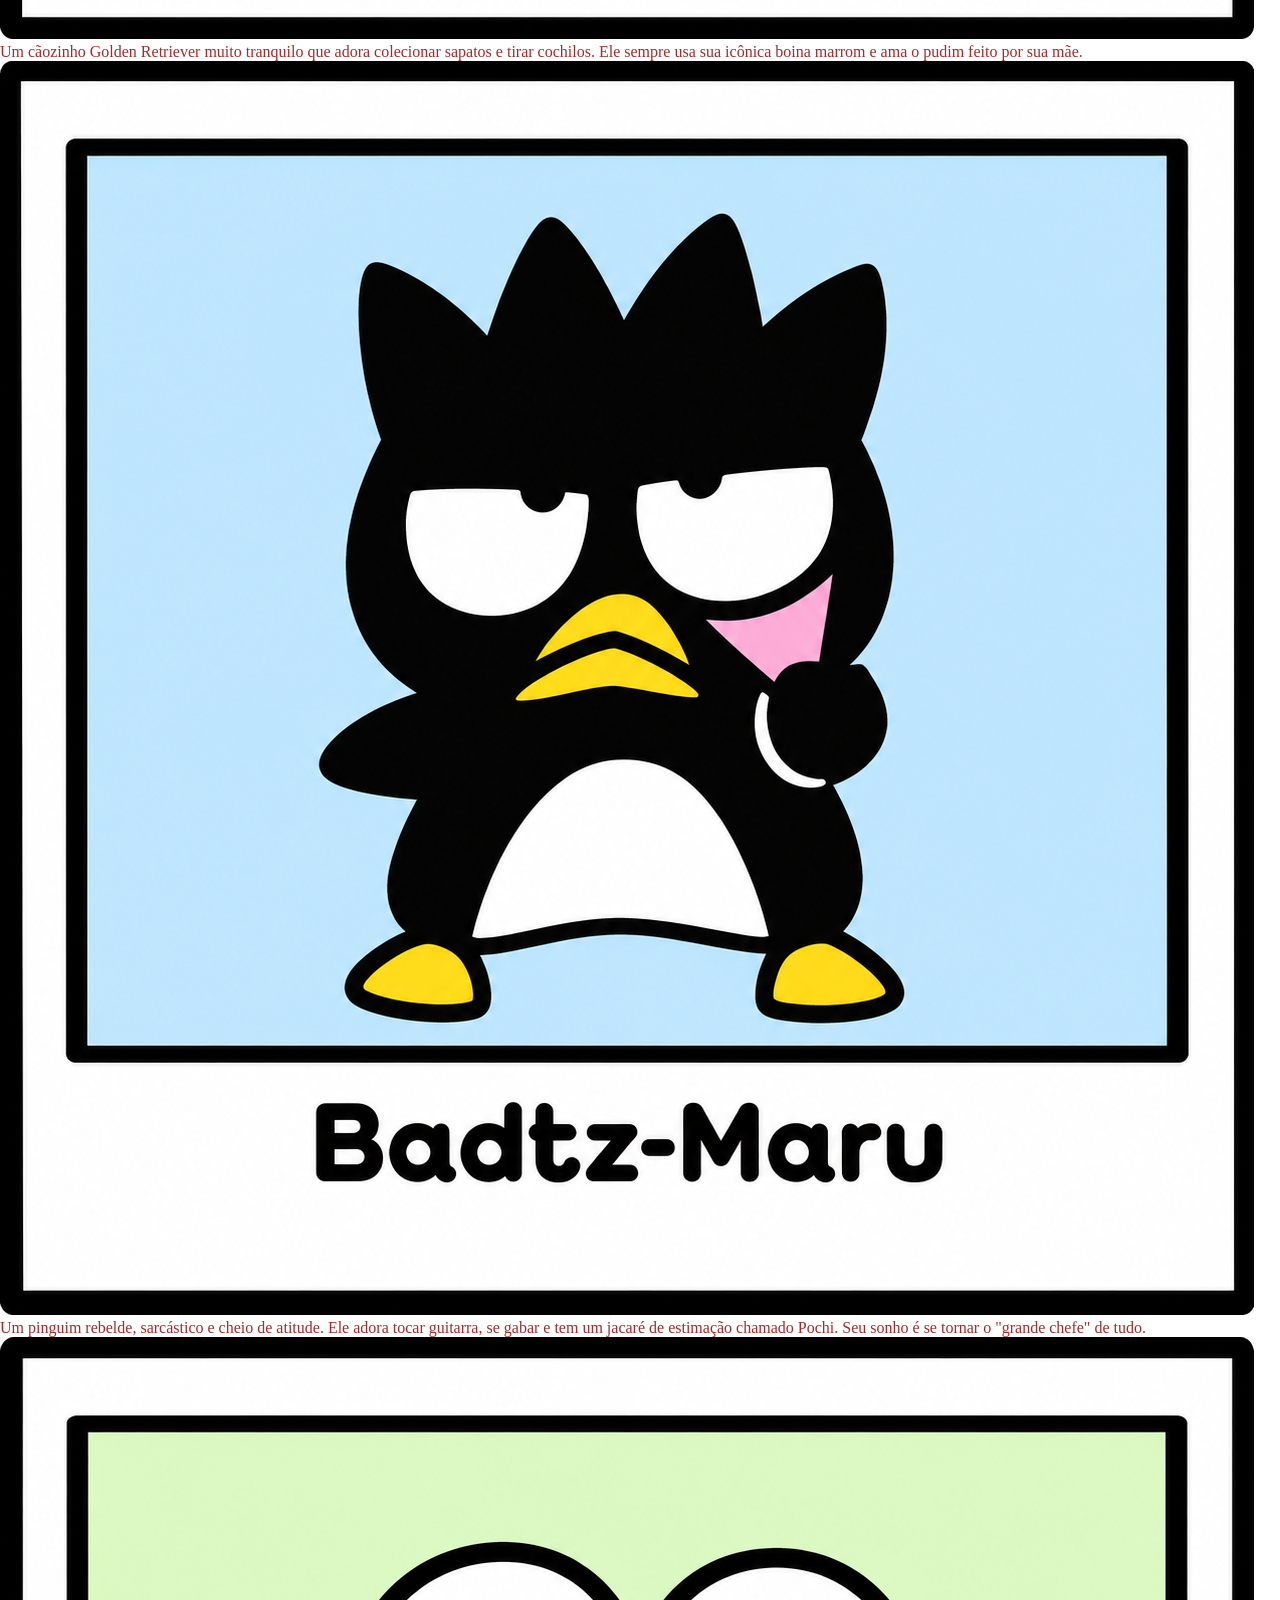
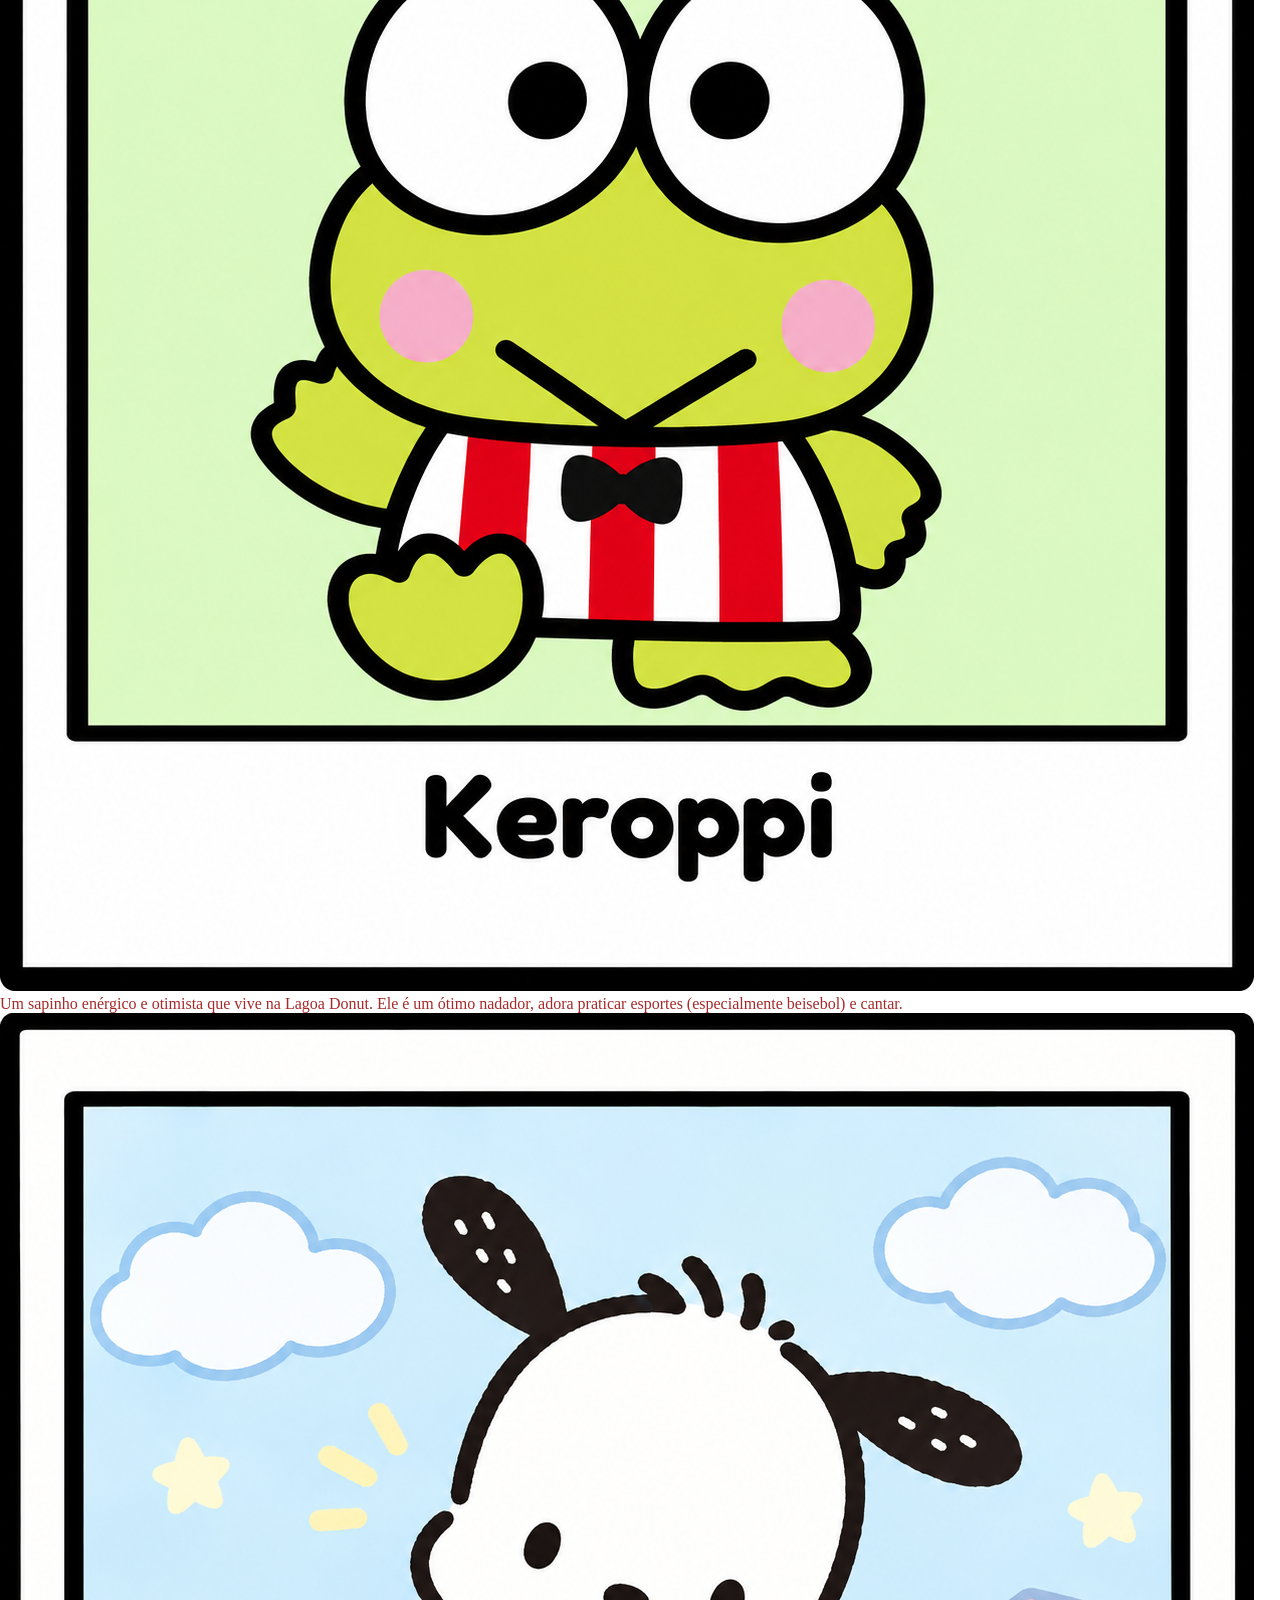
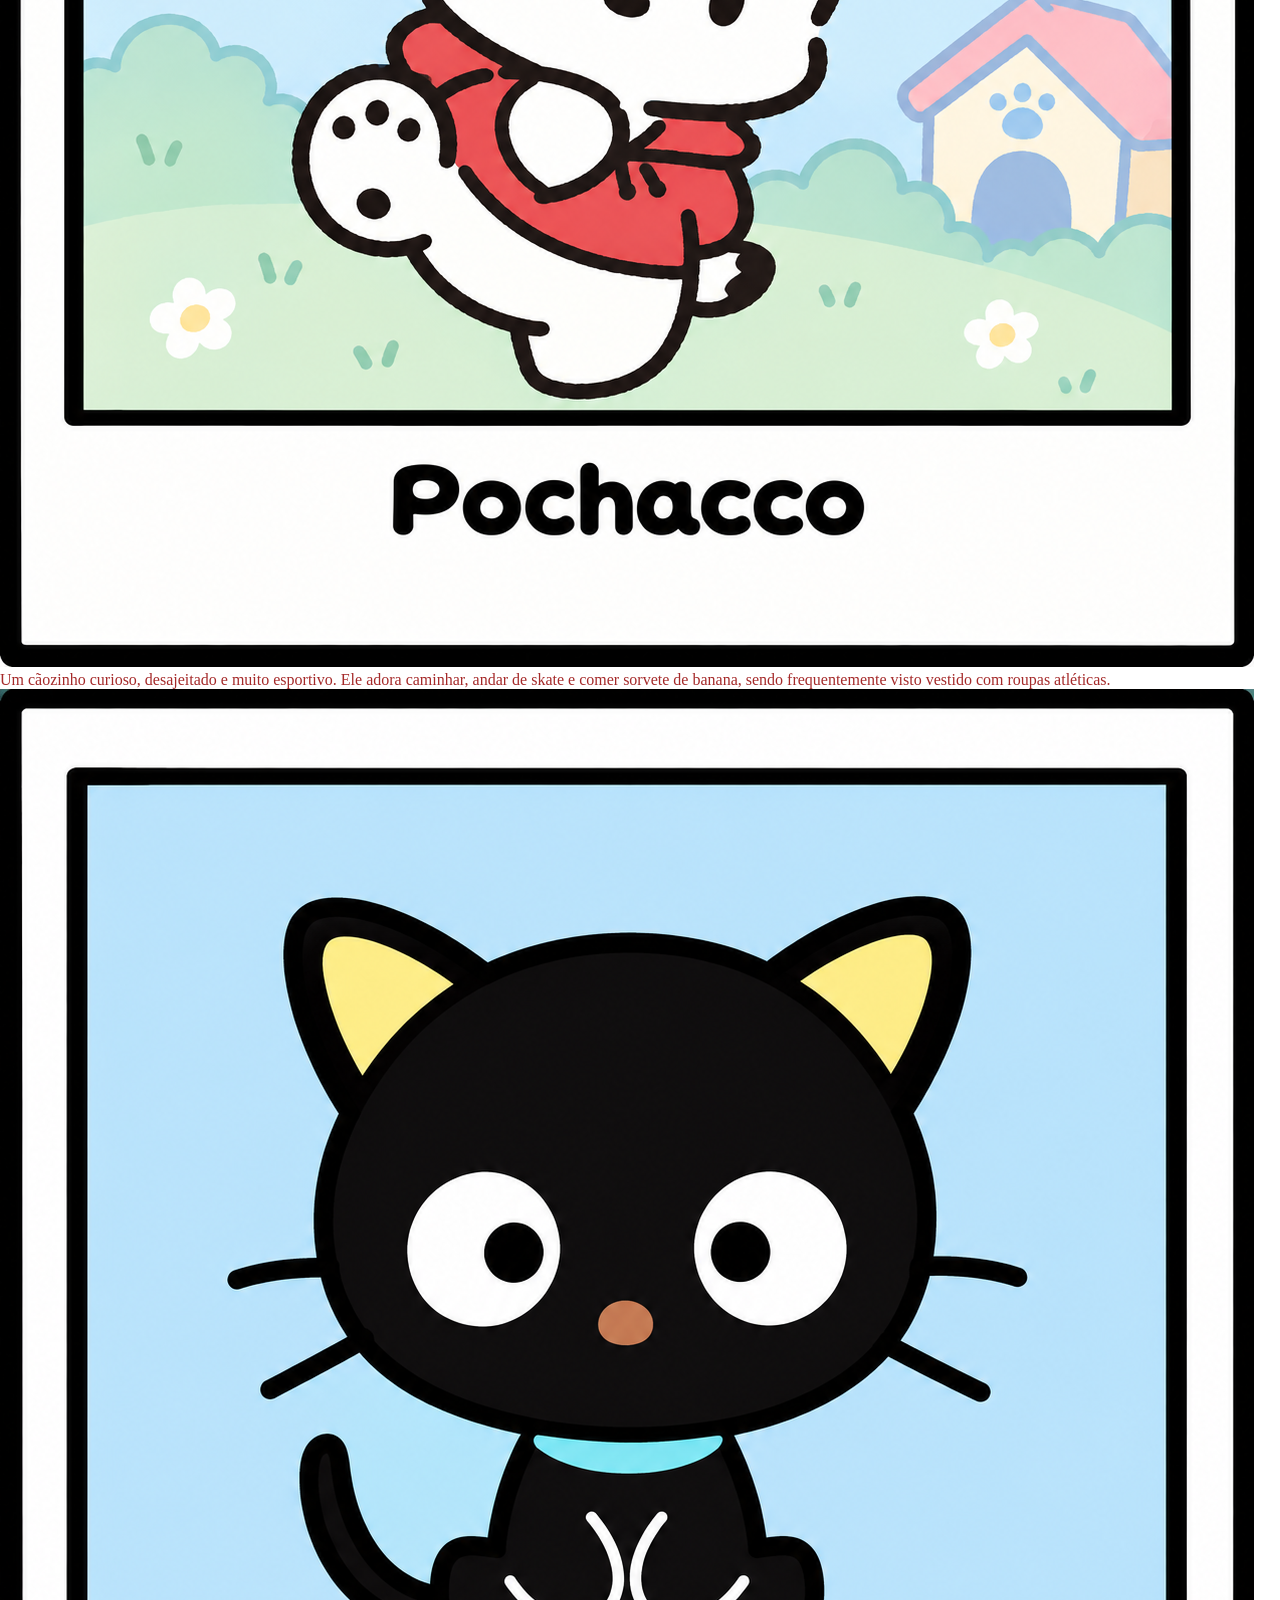
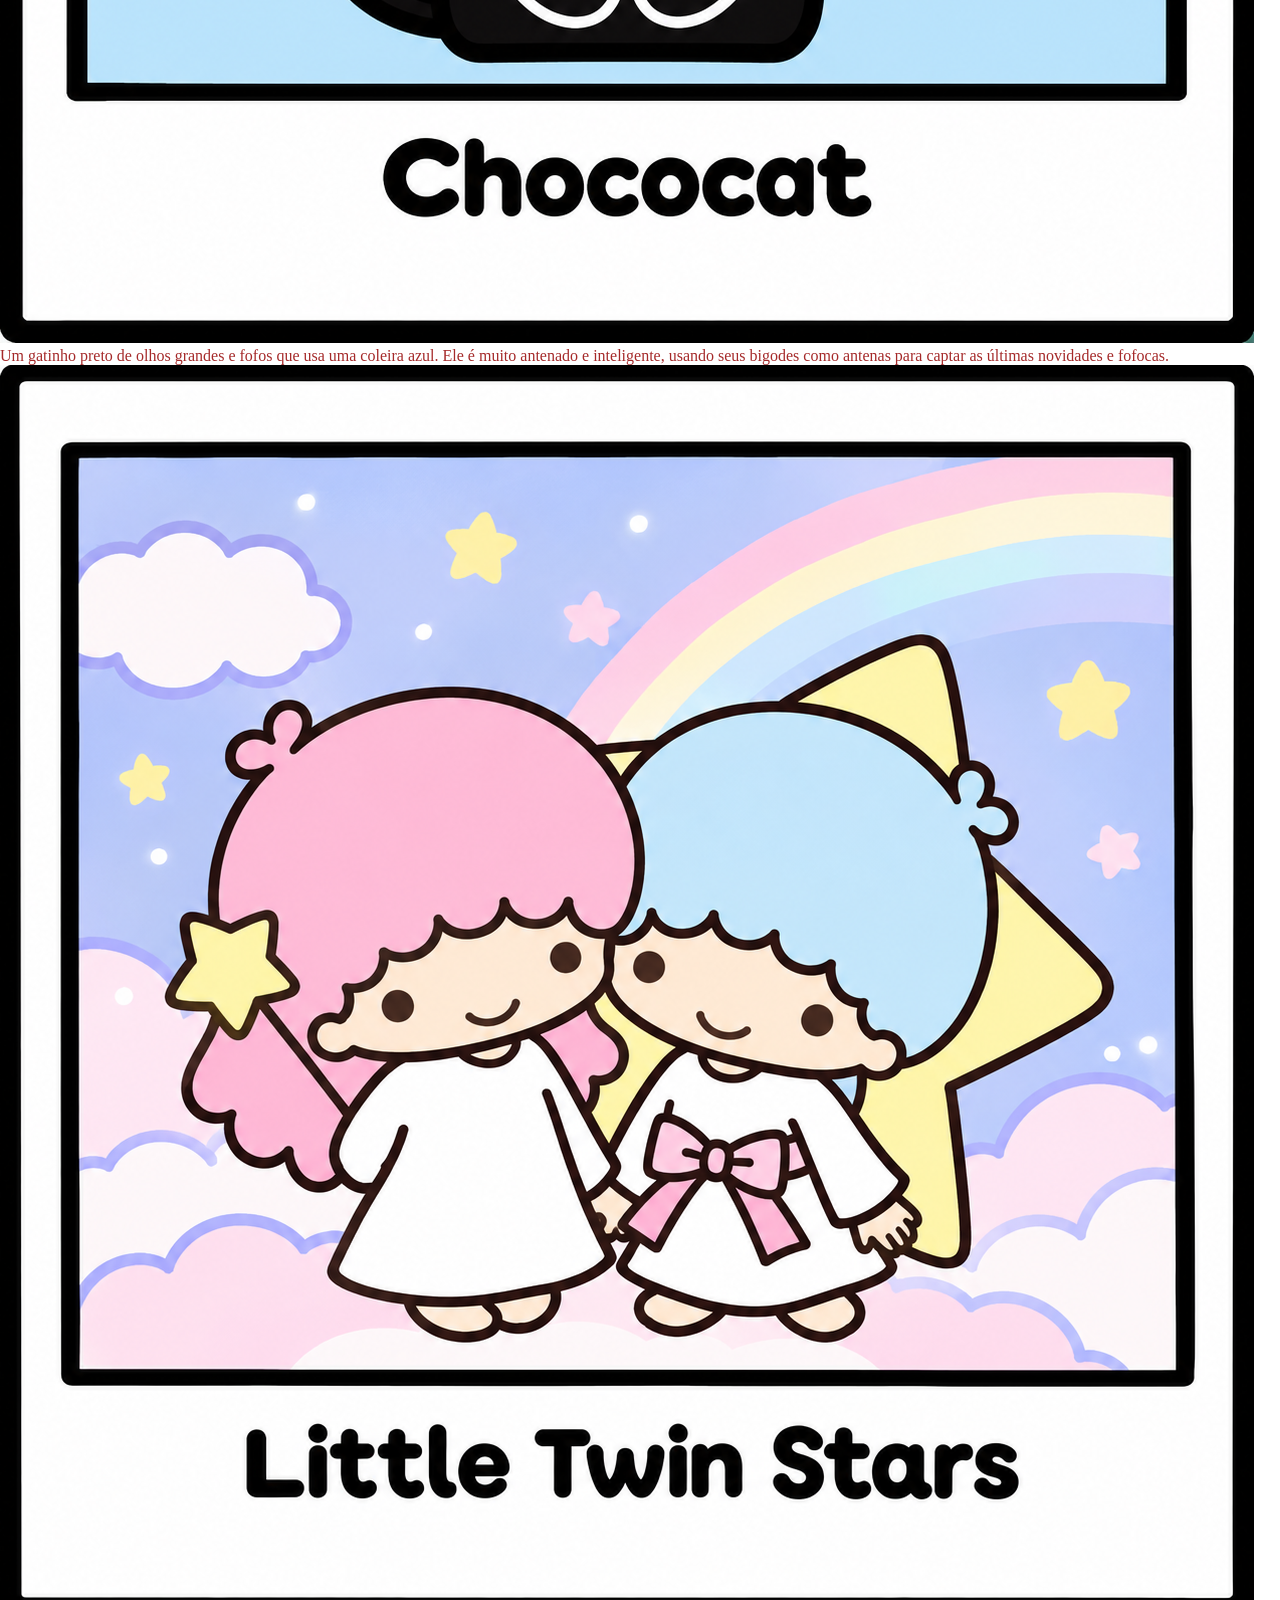
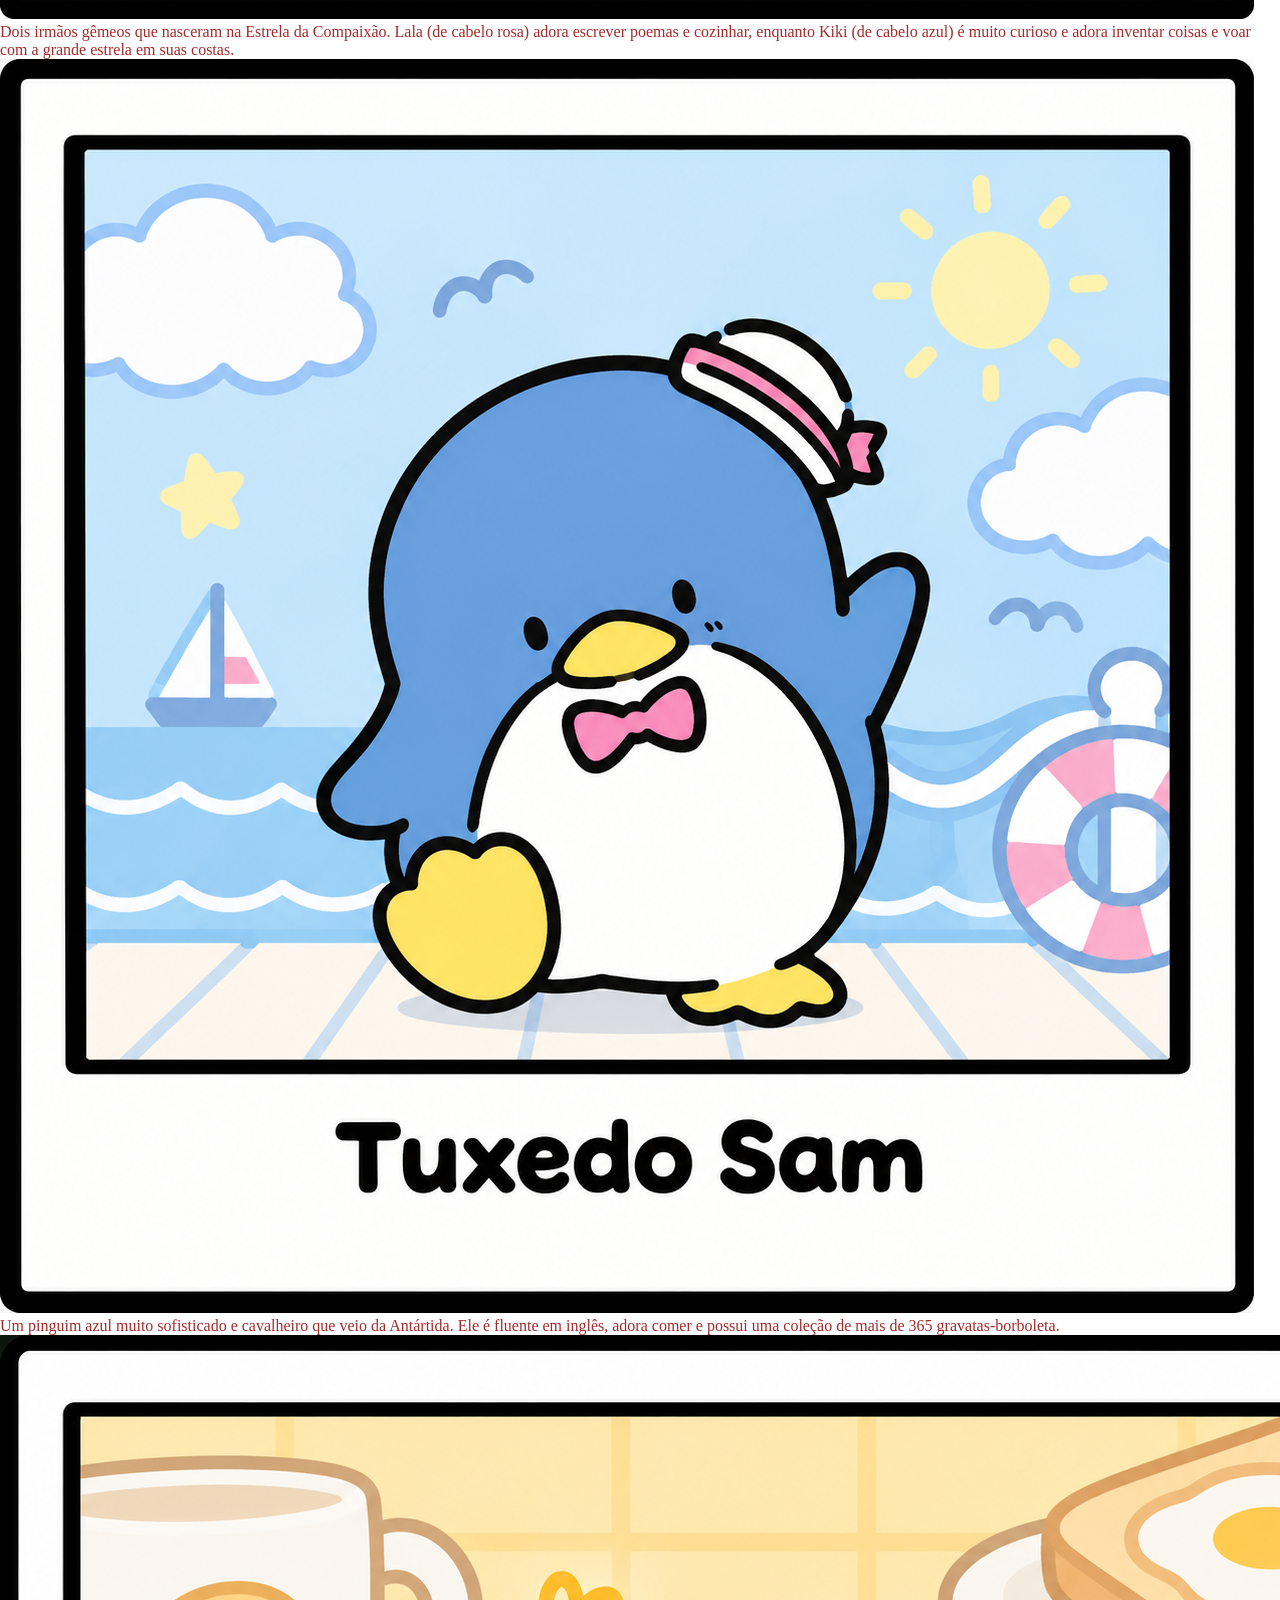
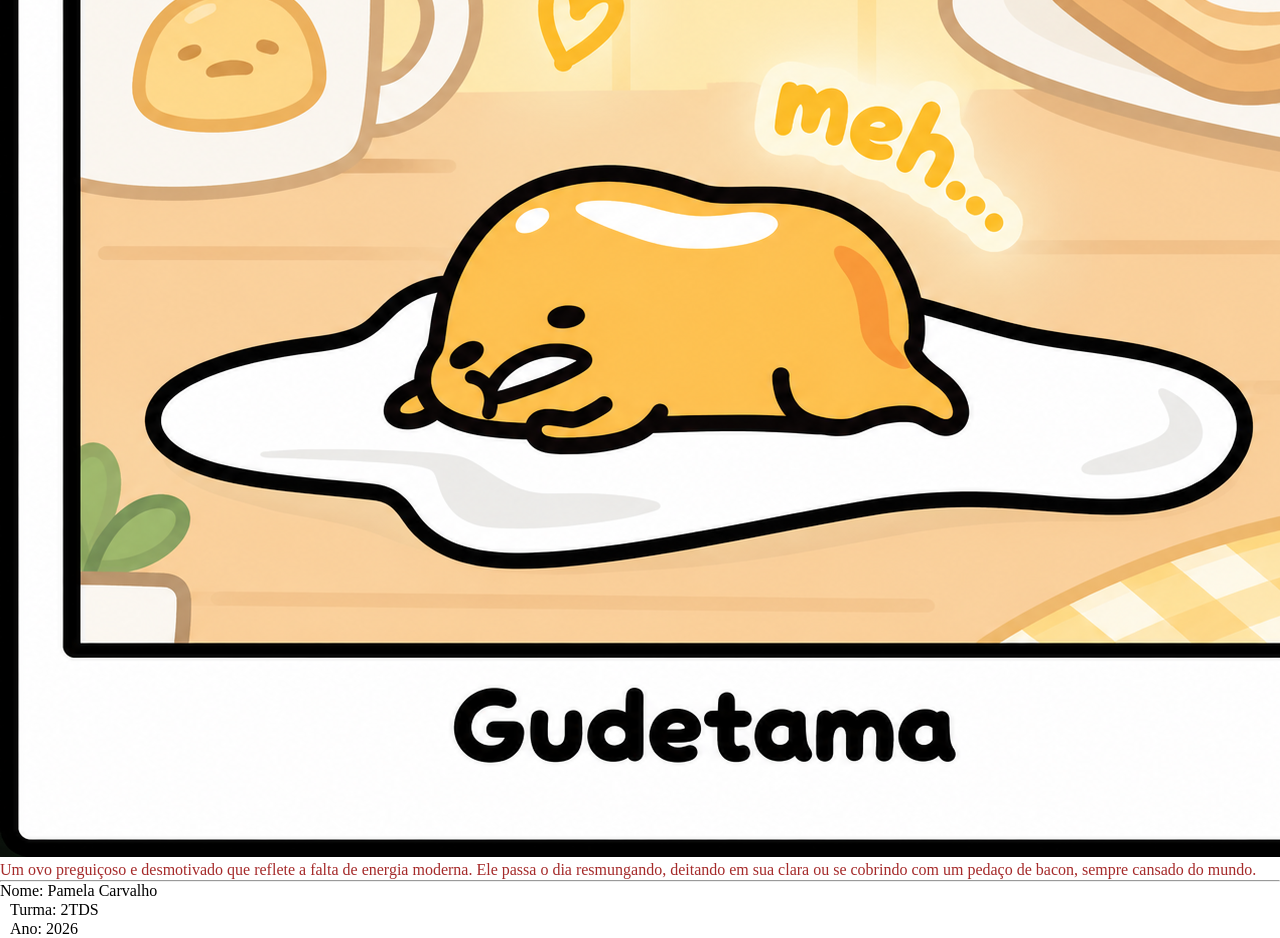
==== commit bfa58af4: "Hello Kitty" ====
--- a/index.html
+++ b/index.html
@@ -3,91 +3,92 @@
     <head>
         <meta charset="UTF-8">
         <title>Aula de Flexbox</title>
-        <link rel="stylesheet" href="../css/style.css">
+        <link rel="stylesheet" href="css/style.css">
     </head>
-    <body>
-        <header>
-            <section id="titulo-header">
-                <small class="texto-pequeno">Aprenda criando</small>
-                <p>Hello Kitty and Friends</p>
+</html>
+<body>
+    <header>
+        <section id="titulo-header">
+            <small class="texto-pequeno">Aprenda criando</small>
+            <p>Hello Kitty and Friends</p>
+        </section>
+        <section id="menu-header">
+            <a href="index.html">Início</a>
+            <a href="">Hello Kitty</a>
+            <a href="curiosidades.html">Curiosidades</a>
+        </section>
+    </header>
+    <main>
+        <section id="hero">
+            <section id="texto-hero">
+                <small class="texto-pequeno">A vida é mais doce quando temos bons amigos por perto.</small>
+                <h1>Conheça Hello Kitty e seus amigos!</h1>
+                <p class="conheca">A Hello Kitty tem um grupo de amigos muito fiéis e adoráveis. Eles vivem em Londres e compartilham momentos cheios de diversão e companheirismo.</p>
             </section>
-            <section id="menu-header">
-                <p>Início</p>
-                <p>Hello Kitty</p>
-                <a href="pages/Curiosidades.html">Curiosidades</a>
+            <section id="img-hero">
+                <img src="assets/images/friends.jpg" alt="Hello kitty e seus Friends">
             </section>
-        </header>
-        <main>
-            <section id="hero">
-                <section id="texto-hero">
-                    <small class="texto-pequeno">A vida é mais doce quando temos bons amigos por perto.</small>
-                    <h1>Conheça Hello Kitty e seus amigos!</h1>
-                    <p class="conheca">A Hello Kitty tem um grupo de amigos muito fiéis e adoráveis. Eles vivem em Londres e compartilham momentos cheios de diversão e companheirismo.</p>
-                    </section>
-                    <section id="img-hero">
-                    <img src=https://i.pinimg.com/736x/f1/10/4e/f1104e5e1628b9954d1eebc693da2079.jpg alt="Hello Kitty e seus Friends"/>
-                    </section>
-                    </section>
-                    <section id="galeria">
-                    <section id="galeria-texto">
-                    <small class="texto-pequeno">Conheça cada amigo</small>
-                    <h2>Amigos destaque</h2>
-                    </section>
-                    <section id="galeria-imgs">
-                    <section class="card">
-                        <img src="assets/images/hellokitty.png">
-                        <span>Uma garotinha alegre e de bom coração. Ela adora assar biscoitos, colecionar coisas fofas e viajar. Mede o equivalente a cinco maçãs e pesa o equivalente a três.</span>
-                    </section>
-                    <section class="card">
-                        <img src="assets/images/Kuromi.png">
-                        <span>A líder de uma gangue de motociclistas (de triciclo) que usa um capuz preto com uma caveira rosa. Embora pareça rebelde e durona, ela é secretamente muito romântica e adora escrever em seu diário.</span>
-                    </section>
-                    <section class="card">
-                        <img src="assets/images/MyMelody.png">
-                        <span>Uma coelhinha doce, honesta e muito amiga. Ela usa um capuz rosa que sua avó costurou para ela e tem como comida favorita biscoitos de amêndoa.</span>
-                    </section>
-                    <section class="card">
-                        <img src="assets/images/Cinnamoroll.png">
-                        <span>Um cachorrinho branco e tímido que nasceu nas nuvens. Ele voa batendo suas longas orelhas e trabalha como mascote do Café Cinnamon. Sua cauda é enroladinha como um rolo de canela.</span>
-                    </section>
-                    <section class="card">
-                        <img src="assets/images/Pompompurin.png">
-                        <span>Um cãozinho Golden Retriever muito tranquilo que adora colecionar sapatos e tirar cochilos. Ele sempre usa sua icônica boina marrom e ama o pudim feito por sua mãe.</span>
-                    </section>
-                    <section class="card">
-                        <img src="assets/images/Badtz-Maru.png">
-                        <span>Um pinguim rebelde, sarcástico e cheio de atitude. Ele adora tocar guitarra, se gabar e tem um jacaré de estimação chamado Pochi. Seu sonho é se tornar o "grande chefe" de tudo.</span>
-                    </section>
-                    <section class="card">
-                        <img src="assets/images/Keroppi.png">
-                        <span>Um sapinho enérgico e otimista que vive na Lagoa Donut. Ele é um ótimo nadador, adora praticar esportes (especialmente beisebol) e cantar.</span>
-                    </section>
-                    <section class="card">
-                        <img src="assets/images/Pochacco.png">
-                        <span>Um cãozinho curioso, desajeitado e muito esportivo. Ele adora caminhar, andar de skate e comer sorvete de banana, sendo frequentemente visto vestido com roupas atléticas.</span>
-                    </section>
-                    <section class="card">
-                        <img src="assets/images/Chococat.png">
-                        <span>Um gatinho preto de olhos grandes e fofos que usa uma coleira azul. Ele é muito antenado e inteligente, usando seus bigodes como antenas para captar as últimas novidades e fofocas.</span>
-                    </section>
-                    <section class="card">
-                        <img src="assets/images/LittleTwinStars.png">
-                        <span>Dois irmãos gêmeos que nasceram na Estrela da Compaixão. Lala (de cabelo rosa) adora escrever poemas e cozinhar, enquanto Kiki (de cabelo azul) é muito curioso e adora inventar coisas e voar com a grande estrela em suas costas.</span>
-                    </section>
-                    <section class="card">
-                        <img src="assets/images/TuxedoSam.png">
-                        <span>Um pinguim azul muito sofisticado e cavalheiro que veio da Antártida. Ele é fluente em inglês, adora comer e possui uma coleção de mais de 365 gravatas-borboleta.</span>
-                    </section>
-                    <section class="card">
-                        <img src="assets/images/Gudetama.png">
-                        <span>Um ovo preguiçoso e desmotivado que reflete a falta de energia moderna. Ele passa o dia resmungando, deitando em sua clara ou se cobrindo com um pedaço de bacon, sempre cansado do mundo.</span>
-                    </section>
-                </section>
-                <section id="footer">
+        </section>
+        <section id="galeria">
+            <section id="galeria-texto">
+                <small class="texto-pequeno">Conheça cada amigo</small>
+                <h2>Amigos destaque</h2>
+            </section>
+        </section>
+        <section id="galeria-imgs">
+            <section class="card">
+                <img src="assets/images/hellokitty.png">
+                <span>Uma garotinha alegre e de bom coração. Ela adora assar biscoitos, colecionar coisas fofas e viajar. Mede o equivalente a cinco maçãs e pesa o equivalente a três.</span>
+            </section>
+            <section class="card">
+                <img src="assets/images/Kuromi.png">
+                <span>A líder de uma gangue de motociclistas (de triciclo) que usa um capuz preto com uma caveira rosa. Embora pareça rebelde e durona, ela é secretamente muito romântica e adora escrever em seu diário.</span>
+            </section>
+            <section class="card">
+                <img src="assets/images/MyMelody.png">
+                <span>Uma coelhinha doce, honesta e muito amiga. Ela usa um capuz rosa que sua avó costurou para ela e tem como comida favorita biscoitos de amêndoa.</span>
+            </section>
+            <section class="card">
+                <img src="assets/images/Cinnamoroll.png">
+                <span>Um cachorrinho branco e tímido que nasceu nas nuvens. Ele voa batendo suas longas orelhas e trabalha como mascote do Café Cinnamon. Sua cauda é enroladinha como um rolo de canela.</span>
+            </section>
+            <section class="card">
+                <img src="assets/images/Pompompurin.png">
+                <span>Um cãozinho Golden Retriever muito tranquilo que adora colecionar sapatos e tirar cochilos. Ele sempre usa sua icônica boina marrom e ama o pudim feito por sua mãe.</span>
+            </section>
+            <section class="card">
+                <img src="assets/images/Badtz-Maru.png">
+                <span>Um pinguim rebelde, sarcástico e cheio de atitude. Ele adora tocar guitarra, se gabar e tem um jacaré de estimação chamado Pochi. Seu sonho é se tornar o "grande chefe" de tudo.</span>
+            </section>
+            <section class="card">
+                <img src="assets/images/Keroppi.png">
+                <span>Um sapinho enérgico e otimista que vive na Lagoa Donut. Ele é um ótimo nadador, adora praticar esportes (especialmente beisebol) e cantar.</span>
+            </section>
+            <section class="card">
+                <img src="assets/images/Pochacco.png">
+                <span>Um cãozinho curioso, desajeitado e muito esportivo. Ele adora caminhar, andar de skate e comer sorvete de banana, sendo frequentemente visto vestido com roupas atléticas.</span>
+            </section>
+            <section class="card">
+                <img src="assets/images/Chococat.png">
+                <span>Um gatinho preto de olhos grandes e fofos que usa uma coleira azul. Ele é muito antenado e inteligente, usando seus bigodes como antenas para captar as últimas novidades e fofocas.</span>
+            </section>
+            <section class="card">
+                <img src="assets/images/LittleTwinStars.png">
+                <span>Dois irmãos gêmeos que nasceram na Estrela da Compaixão. Lala (de cabelo rosa) adora escrever poemas e cozinhar, enquanto Kiki (de cabelo azul) é muito curioso e adora inventar coisas e voar com a grande estrela em suas costas.</span>
+            </section>
+            <section class="card">
+                <img src="assets/images/TuxedoSam.png">
+                <span>Um pinguim azul muito sofisticado e cavalheiro que veio da Antártida. Ele é fluente em inglês, adora comer e possui uma coleção de mais de 365 gravatas-borboleta.</span>
+            </section>
+            <section class="card">
+                <img src="assets/images/Gudetama.png">
+                <span>Um ovo preguiçoso e desmotivado que reflete a falta de energia moderna. Ele passa o dia resmungando, deitando em sua clara ou se cobrindo com um pedaço de bacon, sempre cansado do mundo.</span>
+            </section>
+        </section>
+        <section id="footer">
                     <p><hr>Nome: Pamela Carvalho</p>
                     <p>Turma: 2TDS</p>
                     <p>Ano: 2026</p>
-                </section>
-            </section>
-        </main>
-    </body>
+        </section>
+    </main>
+</body>
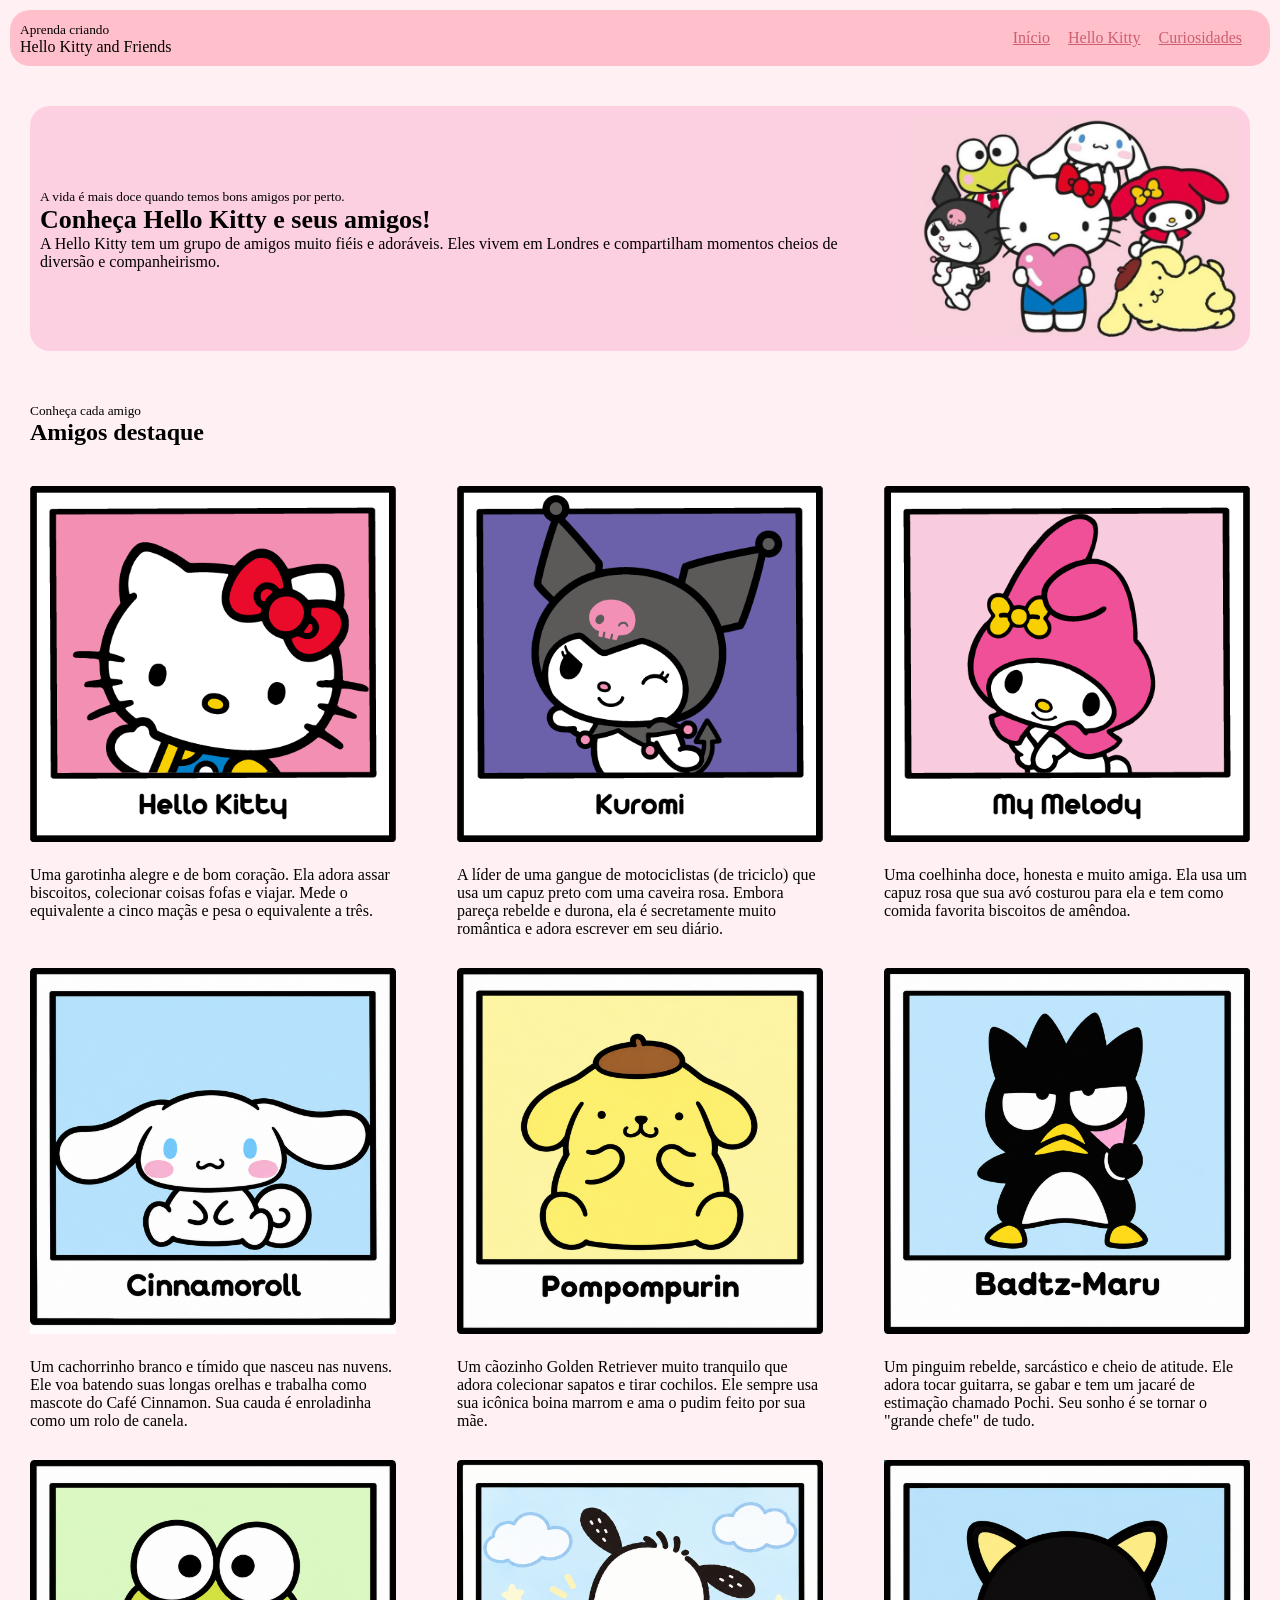
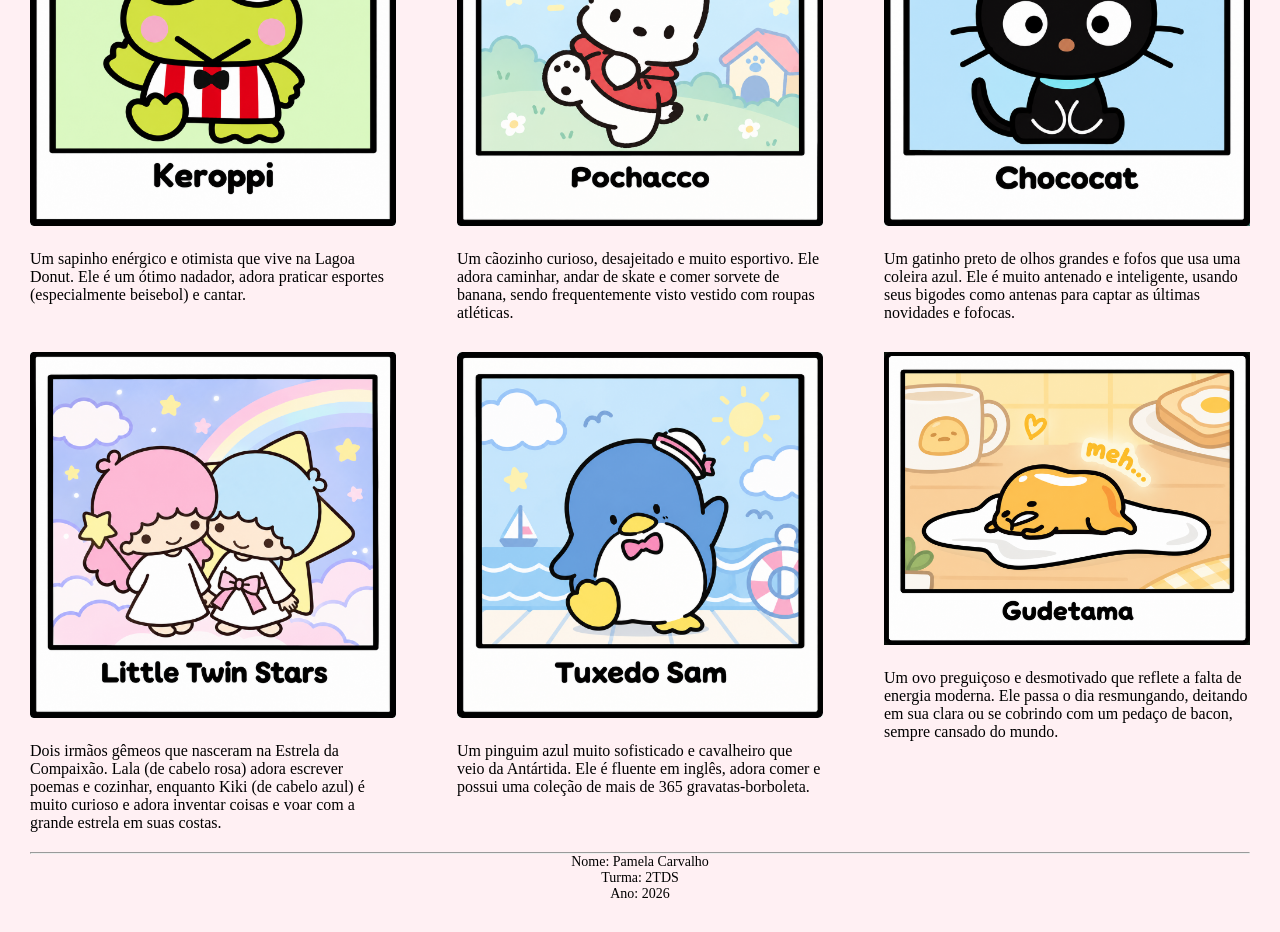
==== commit 43e08bb0: "Hello Kitty" ====
--- a/index.html
+++ b/index.html
@@ -14,7 +14,7 @@
         </section>
         <section id="menu-header">
             <a href="index.html">Início</a>
-            <a href="">Hello Kitty</a>
+            <a href="#hero">Hello Kitty</a>
             <a href="curiosidades.html">Curiosidades</a>
         </section>
     </header>
--- a/css/style.css
+++ b/css/style.css
@@ -5,82 +5,98 @@
 }
 
 body {
-    font-family:Georgia, 'Times New Roman', Times, serif
+    font-family:Georgia, 'Times New Roman', Times, serif;
+    background-color: rgb(255, 240, 243)
 }
 
-span {
-    color:brown
+header  {
+    display: flex;
+    padding: 10px;
+    justify-content: space-between;
+    align-items: center;
+    background-color: pink;
+    margin: 10px;
+    border-radius: 20px;
 }
 
-header {
-  background-color: pink;
-  display: flex;
-  padding-top: 22px;
-  padding-bottom: 22px;
-  padding-right: 10px;
-  justify-content: space-between;
-  align-items: center;
-  font-family:'Gill Sans', 'Gill Sans MT', Calibri, 'Trebuchet MS', sans-serif;
-}
 #menu-header {
-  display: flex;
-  padding-top: 22px;
-  padding-bottom: 22px;
-  padding-right: 10px;
-  justify-content: space-between;
-  align-items: center;
-}
-#Introducao {
-    background-color: rgb(250, 211, 222);
-    margin-left: 10px;
-    margin-right: 10px;
-    font-size: 12px;
     display: flex;
-    border-radius: 10px;
-    font-family:'Gill Sans', 'Gill Sans MT', Calibri, 'Trebuchet MS', sans-serif
+    justify-content: space-between;
+    align-items: center;
 }
 
-h1 {
-    font-size: 20px;
-    margin-left: 10px;
-
+#menu-header a {
+    margin-right: 18px;
 }
 
-p{
-    margin-left: 10px;
-    margin-top: 1px;
+a {
+    color: rgb(204, 94, 112)
 }
 
-.conheca{
-    margin-left: 10px;
-    margin-top: 16px;
-    margin-bottom: 16px;
-
+main {
+    padding: 30px;
 }
 
-#Introducao img {
-    height: 180px;
-    border-radius: 10px;
-    object-fit: cover;
-    margin-left:10%
+#hero {
+    display: flex;
+    justify-content: space-between;
+    align-items: center;
+    background-color: rgb(253, 208, 225);
+    border-radius: 20px;
 }
 
-.Personagens1 {
-    margin-left: 10px;
-    margin-right: 10px;
-    font-size: 12px;
-    display: flex;
+#texto-hero {
+    margin: 10px;
 }
 
-.Personagens1 img {
-    padding-top: 18px;
-    padding-left: 10px;
+#texto-hero h1 {
+    font-size: 26px;
+}
+
+#texto-hero p {
+    font-size: 16px;
+}
+
+#img-hero img {
+    width: 350px;
+    padding: 10px;
+    border-radius: 20px;
+}
+
+#galeria-texto {
+    margin-top: 50px;
+}
+
+
+.card {
+    width: 30%;
+    margin-top: 20px;
+}
+
+.card img {
+    width: 100%;
+    margin-bottom: 20px;
+}
+
+#galeria-imgs {
+    display: flex;
+    gap: 10px;
+    justify-content: space-between;
+    align-content: center;
+    margin-top: 20px;
     flex-wrap: wrap;
-    flex-direction: column;
-    justify-content: center;
-    height: 180px;
-    border-radius: 1px;
-    object-fit: cover;
-    margin-left:10%;
-    align-items:center;
 }
+
+#footer {
+    margin-top: 20px;
+    text-align: center;
+    font-size: 14px;
+}
+
+#curiosidades {
+    margin: 20px;
+}
+
+#curiosidades p {
+    padding-bottom: 10px;
+}
